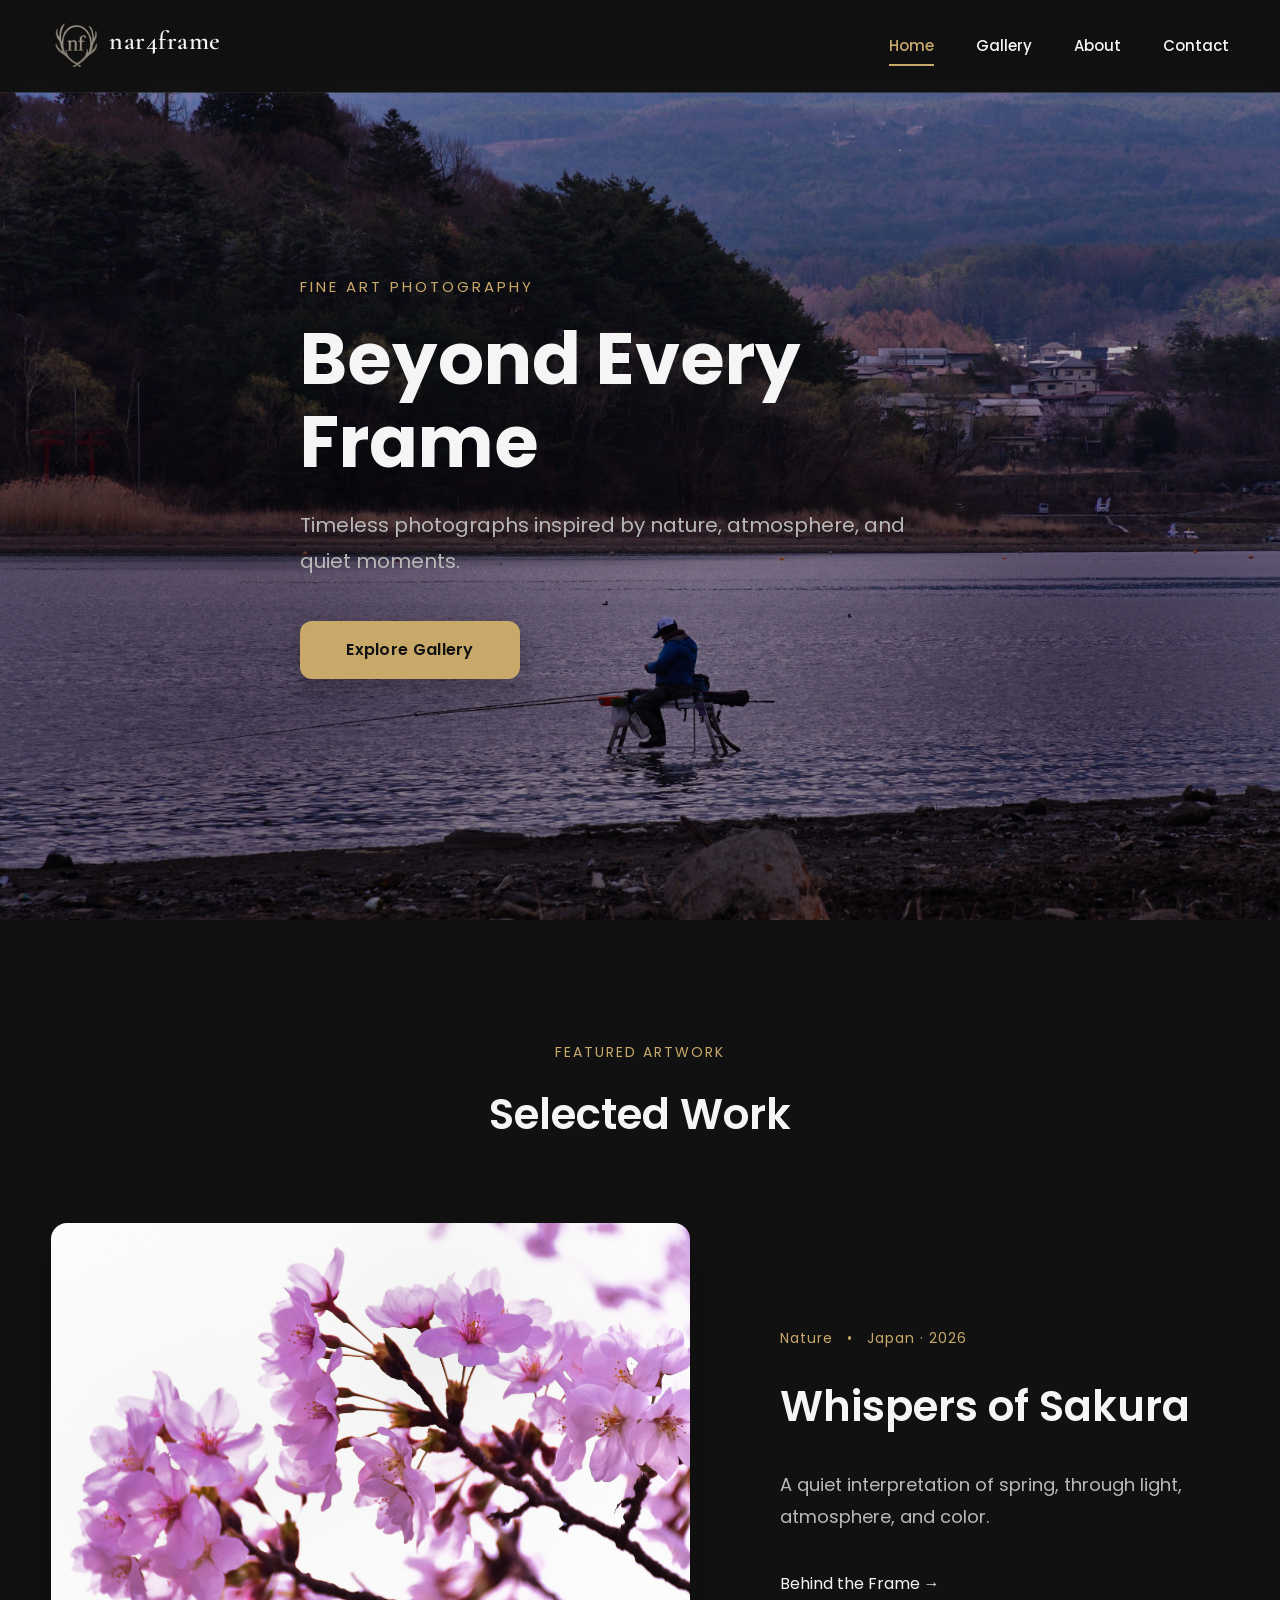
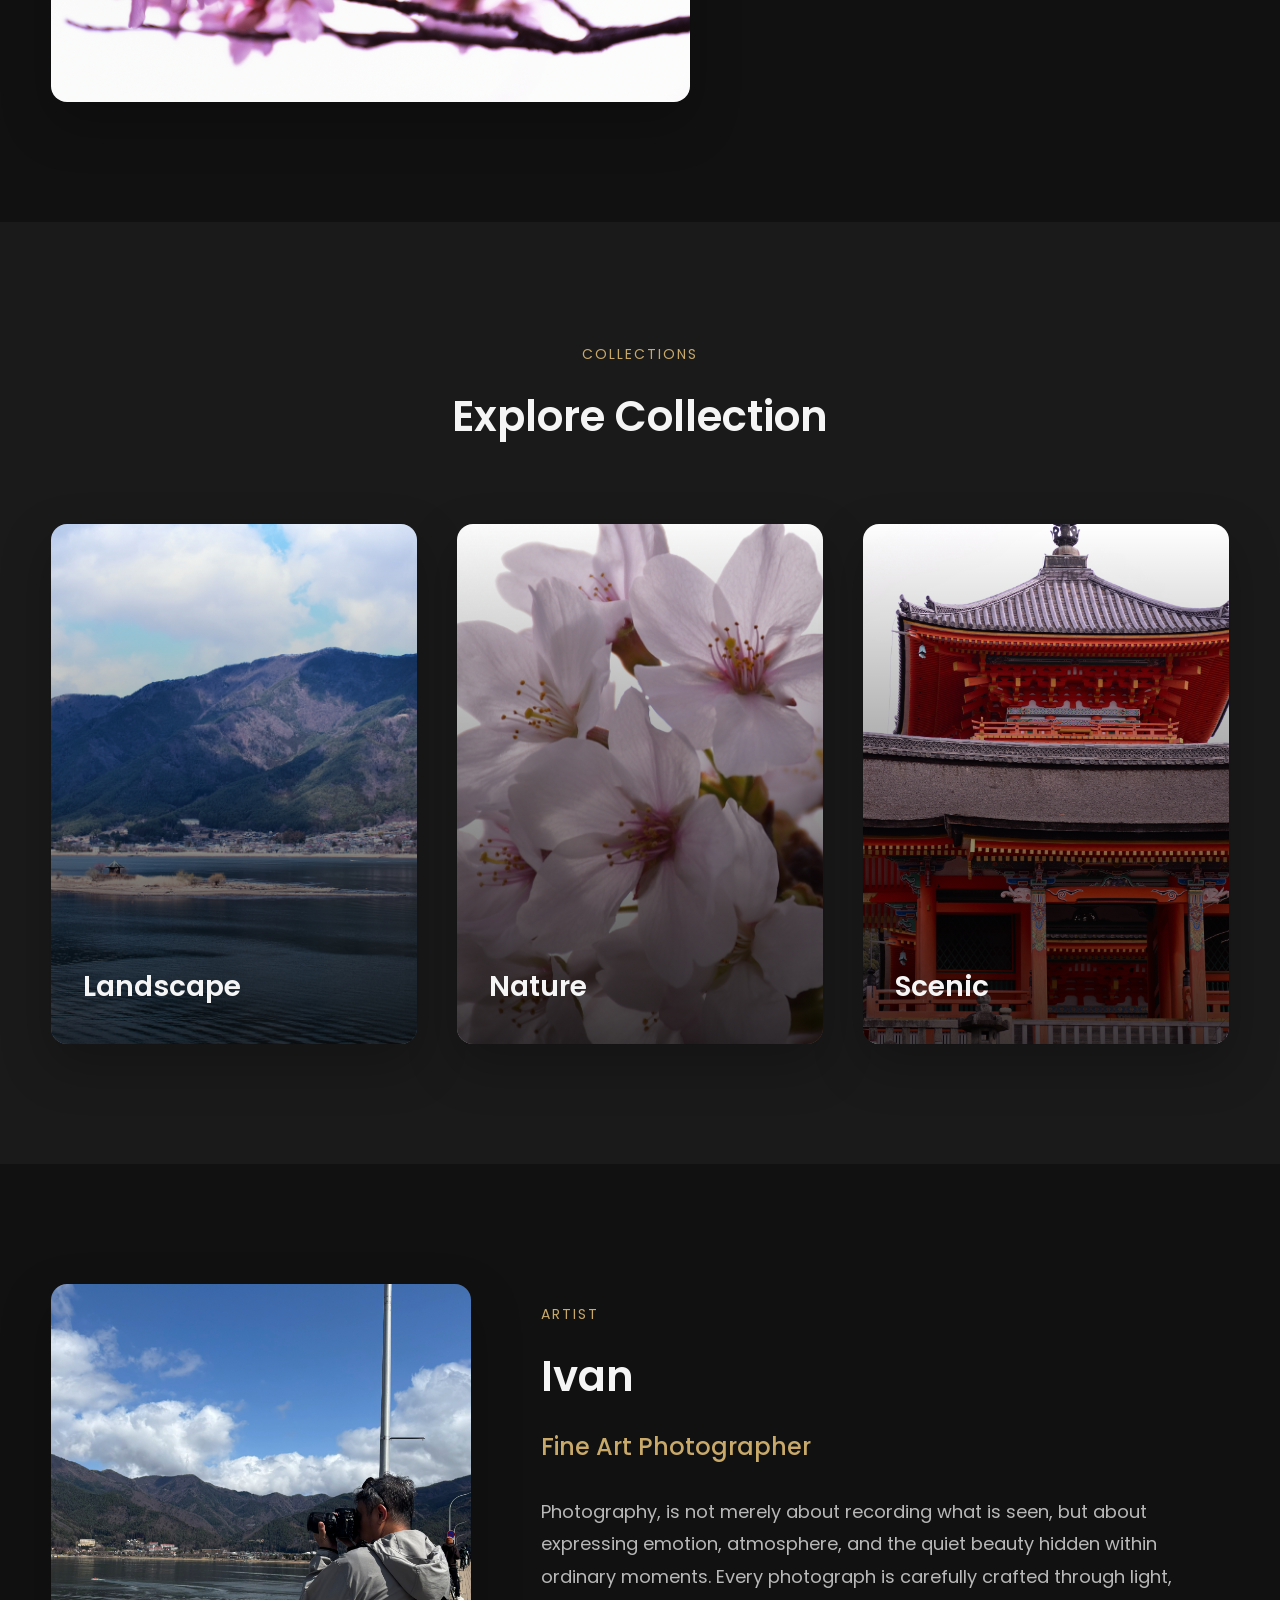
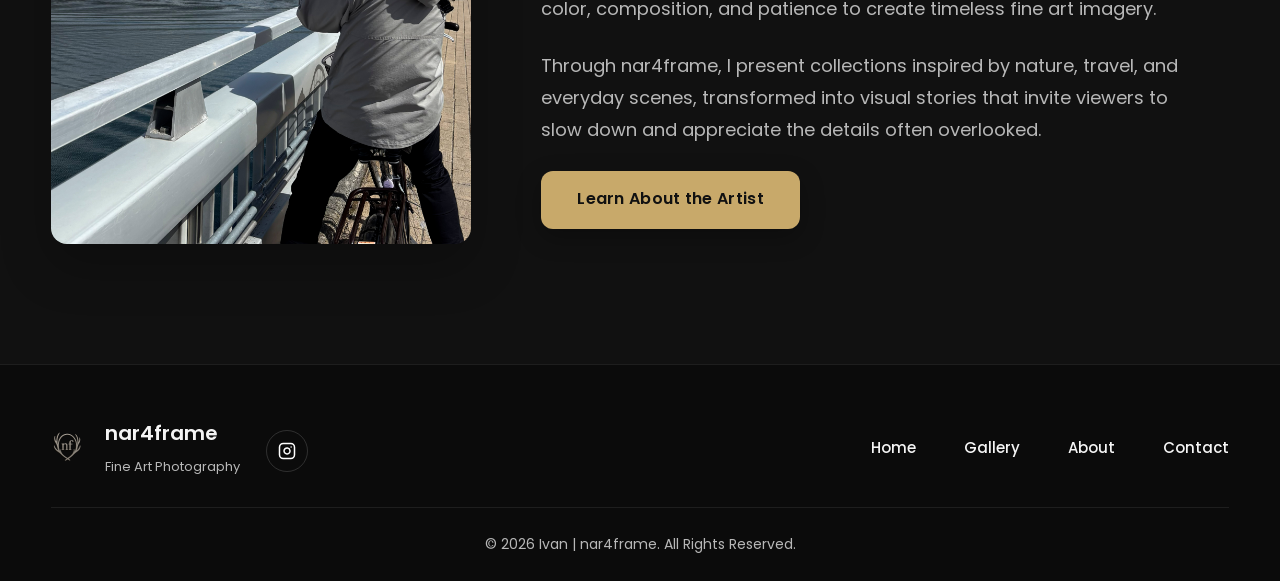
==== index.html @ 3e453a4e "Initial commit" ====
<!DOCTYPE html>
<html lang="en">

<head>

    <meta charset="UTF-8">

    <meta name="viewport" content="width=device-width, initial-scale=1.0">

    <title>nar4frame | Fine Art Photography</title>

    <meta name="description"
      content="Discover fine art landscape, nature, and scenic photography by nar4frame. Timeless visual stories inspired by light, atmosphere, and quiet moments.">

    <meta name="author"
      content="Ivan Setiawan">

    <meta name="robots"
      content="index, follow">

    <meta name="theme-color"
      content="#111111">
      
    <link rel="canonical"
      href="https://nar4frame.com/">



    <!-- Favicon -->
    <link rel="icon" href="favicon.ico" sizes="any">

    <link rel="icon"
      type="image/png"
      sizes="32x32"
      href="favicon-32x32.png">

    <link rel="icon"
      type="image/png"
      sizes="16x16"
      href="favicon-16x16.png">

    <link rel="apple-touch-icon"
      sizes="180x180"
      href="apple-touch-icon.png">

    <link rel="manifest"
      href="site.webmanifest">


    <meta property="og:type"
      content="website">

    <meta property="og:title"
      content="nar4frame | Fine Art Photography">

    <meta property="og:description"
      content="Discover fine art landscape, nature, and scenic photography by nar4frame.">

    <meta property="og:url"
      content="https://nar4frame.com/">

    <meta property="og:site_name"
      content="nar4frame">

    <meta property="og:image"
      content="https://nar4frame.com/images/og-image.jpg">

    <meta property="og:image:width"
        content="1200">

    <meta property="og:image:height"
        content="630">

    <meta property="og:image:type"
        content="image/jpeg">

    <meta name="twitter:card"
      content="summary_large_image">

    <meta name="twitter:title"
      content="nar4frame | Fine Art Photography">

    <meta name="twitter:description"
      content="Discover fine art landscape, nature, and scenic photography by nar4frame.">

    <meta name="twitter:image"
      content="https://nar4frame.com/images/og-image.jpg">

    <meta name="twitter:image:alt"
      content="Fine Art Photography by nar4frame"> 

    <meta property="og:locale"
      content="en_US">

    <link rel="preconnect" href="https://fonts.googleapis.com">

    <link rel="preconnect" href="https://fonts.gstatic.com" crossorigin>

    <link href="https://fonts.googleapis.com/css2?family=Poppins:wght@300;400;500;600;700&display=swap"
        rel="stylesheet">

    <link href="https://fonts.googleapis.com/css2?family=Cormorant+Garamond:wght@500;600&display=swap"
      rel="stylesheet">

    <link rel="stylesheet" href="css/style.css">

    <link rel="stylesheet"
      href="https://cdn.jsdelivr.net/npm/bootstrap-icons@1.13.1/font/bootstrap-icons.min.css">


</head>

<body>

    <div id="header"></div>

    <main>

        <section id="hero">

            <div class="hero-image">

                <img src="images/hero.jpg"
                     alt="Hero Image">

            </div>

            <div class="hero-overlay"></div>

            <div class="hero-content container">

                <span class="hero-label">

                    Fine Art Photography

                </span>

                <h1>

                    Beyond Every Frame

                </h1>

                <p>

                    Timeless photographs inspired by
                    nature, atmosphere, and quiet moments.

                </p>

                <a href="gallery.html"
                   class="btn">

                    Explore Gallery

                </a>

            </div>

        </section>


<!-- ===================================================
     FEATURED ARTWORK
=================================================== -->

<section id="featured">

    <div class="container">

        <div class="section-heading">

            <span>Featured Artwork</span>

            <h2>Selected Work</h2>

        </div>

        <article class="featured-card">

            <div class="featured-image">

                <img src="images/featured.jpg"
                     alt="Whispers of Sakura">

            </div>

            <div class="featured-info">

                <div class="featured-meta">

                    <span class="category">

                        Nature

                    </span>

                    <span class="dot">•</span>

                    <span class="location">

                        Japan · 2026

                    </span>

                </div>

                <h3>

                    Whispers of Sakura

                </h3>

                <p>

                    A quiet interpretation of spring,
                    through light, atmosphere,
                    and color.

                </p>

                <a href="artwork.html?id=nature-001" class="btn-link">
                    Behind the Frame →
                </a>

            </div>

        </article>

    </div>

</section>

<!-- ===================================================
     COLLECTIONS
=================================================== -->

<section id="collections">

    <div class="container">

        <div class="section-heading">

            <span>Collections</span>

            <h2>Explore Collection</h2>

        </div>

        <div class="collection-grid">

            <a href="gallery.html?category=landscape"
               class="collection-card">

                <img src="images/landscape.jpg"
                     alt="Landscape">

                <div class="collection-overlay">

                    <h3>Landscape</h3>

                </div>

            </a>

            <a href="gallery.html?category=nature"
               class="collection-card">

                <img src="images/nature.jpg"
                     alt="Nature">

                <div class="collection-overlay">

                    <h3>Nature</h3>

                </div>

            </a>

            <a href="gallery.html?category=scenic"
               class="collection-card">

                <img src="images/scenic.jpg"
                     alt="Scenic">

                <div class="collection-overlay">

                    <h3>Scenic</h3>

                </div>

            </a>

        </div>

    </div>

</section>

<!-- ===================================================
     ARTIST STATEMENT
=================================================== -->

<section id="artist">

    <div class="container">

        <div class="artist-wrapper">

            <div class="artist-photo">

                <img src="images/ivan-setiawan.jpg"
                     alt="Ivan Setiawan">

            </div>

            <div class="artist-content">

                <span class="section-label">

                    Artist

                </span>

                <h2>

                    Ivan

                </h2>

                <h3>

                    Fine Art Photographer

                </h3>

                <p>

                    Photography, is not merely about recording what is seen,
                    but about expressing emotion, atmosphere, and the quiet beauty
                    hidden within ordinary moments. Every photograph is carefully
                    crafted through light, color, composition, and patience to create
                    timeless fine art imagery.

                </p>

                <p>

                    Through nar4frame, I present collections inspired by nature,
                    travel, and everyday scenes, transformed into visual stories
                    that invite viewers to slow down and appreciate the details
                    often overlooked.

                </p>

                <a
                    href="about.html"
                    class="btn"
                    aria-label="Read more about the artist Ivan Setiawan">
                    Learn About the Artist
                </a>

            </div>

        </div>

    </div>

</section>

<!-- ===================================================
     FOOTER
=================================================== -->





    </main>

    <div id="footer"></div>

    <script src="js/components.js"></script>
    <script src="js/script.js"></script>

</body>

</html>
---- css/style.css ----
/* ======================================================
   RESET
====================================================== */

*,
*::before,
*::after{
    margin:0;
    padding:0;
    box-sizing:border-box;
}

html{
    scroll-behavior:smooth;
}

body{
    font-family:'Poppins',sans-serif;
    background:#111111;
    color:#F5F5F5;
    line-height:1.8;
    overflow-x:hidden;
}

main{

    padding-top:92px;

}

img{
    display:block;
    width:100%;
    height:auto;
}

a{
    color:inherit;
    text-decoration:none;
}

ul{
    list-style:none;
}

button,
input{
    font-family:inherit;
}


/* ======================================================
   ROOT
====================================================== */

:root{

    --bg:#111111;
    --bg-secondary:#1A1A1A;

    --text:#F5F5F5;
    --text-light:#B8B8B8;

    --gold:#C8A96A;

    --border:rgba(255,255,255,.08);

    --radius:16px;

    --shadow:0 20px 50px rgba(0,0,0,.25);

    --transition:.35s ease;

    --container:1280px;

}


/* ======================================================
   TYPOGRAPHY
====================================================== */

h1{

    font-size:72px;
    font-weight:700;
    line-height:1.15;

}

h2{

    font-size:42px;
    font-weight:600;
    margin-bottom:20px;

}

h3{

    font-size:24px;
    font-weight:600;

}

p{

    font-size:18px;
    color:var(--text-light);

}

.section-label{

    color:var(--gold);

    font-size:14px;

    letter-spacing:2px;

    text-transform:uppercase;

    margin-bottom:12px;

    display:inline-block;

}


/* ======================================================
   CONTAINER
====================================================== */

.container{

    width:min(92%, var(--container));

    margin-inline:auto;

}


/* ======================================================
   SECTION
====================================================== */

section{

    padding:120px 0;

}

.section-heading{

    text-align:center;

    margin-bottom:70px;

}

.section-heading span{

    color:var(--gold);

    letter-spacing:2px;

    text-transform:uppercase;

    font-size:14px;

    display:block;

    margin-bottom:12px;

}


/* ======================================================
   BUTTON
====================================================== */

.btn{

    display:inline-flex;

    align-items:center;

    justify-content:center;

    min-width:220px;

    height:58px;

    padding:0 36px;

    border-radius:12px;

    background:var(--gold);

    color:#111111;

    font-weight:600;

    letter-spacing:.3px;

    box-shadow:
        0 8px 24px rgba(0,0,0,.28);

    transition:
        transform .25s ease,
        box-shadow .25s ease,
        background-color .25s ease;

}

.btn:hover{

    transform:translateY(-2px);

    box-shadow:
        0 14px 34px rgba(0,0,0,.35);

    filter:brightness(1.03);

}

.text-link{

    color:var(--gold);

    font-weight:600;

    transition:var(--transition);

}

.text-link:hover{

    opacity:.8;

}

.btn:active{

    transform:translateY(0);

    box-shadow:
        0 6px 16px rgba(0,0,0,.25);

}

/* ======================================================
   HEADER
====================================================== */

header{

    position:fixed;

    top:0;

    left:0;

    width:100%;

    z-index:1000;

    background:rgba(17,17,17,.30);

    backdrop-filter:blur(16px);

    border-bottom:1px solid rgba(255,255,255,.06);

    padding:1px 0;

}

header .container{

    height:90px;

    display:flex;

    align-items:center;

    justify-content:space-between;

    gap:40px;

}

/* ======================================================
   HERO
====================================================== */

#hero{

    position:relative;

    height:92vh;

    min-height:650px;

    overflow:hidden;

    padding:0;

}

.hero-image{

    position:absolute;

    inset:0;

}

.hero-image img{

    width:100%;

    height:100%;

    object-fit:cover;

}

.hero-overlay{

    position:absolute;

    inset:0;

    background:linear-gradient(
        rgba(0,0,0,.18),
        rgba(0,0,0,.42)
    );

}

.hero-content{

    position:relative;

    z-index:2;

    height:100%;

    display:flex;

    flex-direction:column;

    justify-content:center;

    align-items:flex-start;

    max-width:680px;

    top:-30px;

}

.hero-label{

    color:var(--gold);

    letter-spacing:3px;

    text-transform:uppercase;

    font-size:15px;

    margin-bottom:18px;

}

.hero-content h1{

    margin-bottom:24px;

}

.hero-content p{

    max-width:620px;

    margin-bottom:42px;

    font-size:20px;

}

/* ======================================================
   FEATURED
====================================================== */

#featured{

    background:var(--bg);

}

.featured-card{

    display:grid;

    grid-template-columns:1.35fr .95fr;

    gap:90px;

    align-items:center;

}

.featured-image{

    overflow:hidden;

    border-radius:var(--radius);

    box-shadow:var(--shadow);

}

.featured-image img{

    transition:.8s;

}

.featured-image:hover img{

    transform:scale(1.02);

}

.featured-meta{

    display:flex;

    align-items:center;

    gap:14px;

    margin-bottom:18px;

    color:var(--gold);

    font-size:14px;

    letter-spacing:1px;

}

.featured-info h3{

    font-size:42px;

    margin-bottom:24px;

}

.featured-info p{

    margin-bottom:36px;

    max-width:520px;

}

/* ======================================================
   COLLECTIONS
====================================================== */

#collections{

    background:var(--bg-secondary);

}

.collection-grid{

    display:grid;

    grid-template-columns:repeat(3,1fr);

    gap:40px;

}

.collection-card{

    position:relative;

    overflow:hidden;

    border-radius:16px;

    box-shadow:var(--shadow);

    transition:transform .35s ease;

}

.collection-card:hover{

    transform:translateY(-5px);

}

.collection-card img{

    height:520px;

    object-fit:cover;

    transition:1s;

}

.collection-card:hover img{

    transform:scale(1.08);

}

.collection-overlay{

    position:absolute;

    inset:0;

    background:linear-gradient(

        transparent,

        rgba(0,0,0,.75)

    );

    display:flex;

    align-items:flex-end;

    padding:32px;

}

.collection-overlay h3{

    font-size:28px;

}

/* ======================================================
   ARTIST
====================================================== */

.artist-wrapper{

    display:grid;

    grid-template-columns:420px 1fr;

    gap:70px;

    align-items:center;

}

.artist-photo{

    overflow:hidden;

    border-radius:16px;

    box-shadow:var(--shadow);

}

.artist-photo img{

    height:560px;

    object-fit:cover;

}

.artist-content h2{

    margin-bottom:10px;

}

.artist-content h3{

    color:var(--gold);

    margin-bottom:28px;

    font-weight:500;

}

.artist-content p{

    margin-bottom:24px;

    max-width:640px;

}

/* ======================================================
   FOOTER
====================================================== */

footer{

    background:#0B0B0B;

    border-top:1px solid rgba(255,255,255,.08);

    padding:50px 0 24px;

}

.footer-top{

    display:flex;

    justify-content:space-between;

    align-items:center;

    gap:40px;

    margin-bottom:24px;

}

.footer-brand{

    display:flex;

    align-items:center;

    gap:22px;

}

.footer-logo{

    display:inline-flex;

    align-items:center;

}

.footer-logo img{

    width:32px;

    height:32px;

    object-fit:contain;

    display:block;

}

.footer-text{

    display:flex;

    flex-direction:column;

    justify-content:center;

}

.footer-text h3{

    margin:0;

    font-size:20px;

    font-weight:600;

    color:var(--text);

}

.footer-text p{

    margin-top:4px;

    color:var(--text-light);

    font-size:13px;

}


/* ======================================================
   FOOTER SOCIAL
====================================================== */

.footer-social{

    margin-top:0px;

    margin-left:0px;

}

.footer-social a{

    width:42px;

    height:42px;

    display:flex;

    align-items:center;

    justify-content:center;

    border:1px solid rgba(255,255,255,.15);

    border-radius:50%;

    color:#ffffff;

    transition:.3s;

}

.footer-social a:hover{

    color:var(--gold);

    border-color:var(--gold);

}

.footer-social svg{

    width:20px;

    height:20px;

}

.footer-nav{

    display:flex;

    align-items:center;

    gap:48px;

}

.footer-nav a{

    color:var(--text);

    font-size:15px;

    font-weight:500;

    transition:.3s;

}

.footer-nav a:hover{

    color:var(--gold);

}

.footer-bottom{

    margin-top:28px;

    padding-top:24px;

    border-top:1px solid rgba(255,255,255,.08);

    text-align:center;

}

.footer-bottom p{

    margin:0;

    font-size:14px;

    color:var(--text-light);

}

/* ======================================================
   LOGO
====================================================== */

.logo{

    display:flex;

    align-items:center;

    gap:8px;

}

.logo img{

    height:50px;

    width:auto;

}

.logo span{

    font-family:"Cormorant Garamond", serif;

    font-size:34px;

    font-weight:600;

    color:#F5F5F5;

    line-height:1;

    letter-spacing:.3px;

}

.logo span{

    color:var(--text);

    font-size:26px;

    font-weight:600;

    letter-spacing:.5px;

    position:relative;

    top:-5px;

}


/* ======================================================
   NAVIGATION
====================================================== */

nav ul{

    display:flex;

    align-items:center;

    gap:42px;

}

nav ul li{

    position:relative;

}

nav ul li a{

    color:var(--text);

    font-size:15px;

    font-weight:500;

    transition:var(--transition);

    padding:8px 0;

}


/* Hover */

nav ul li a:hover{

    color:var(--gold);

}


/* Active Menu */

nav ul li a.active{

    color:var(--gold);
    color:var(--gold) !important;

}


/* Underline Animation */

nav ul li a::after{

    content:"";

    position:absolute;

    left:0;

    bottom:-6px;

    width:0;

    height:2px;

    background:var(--gold);

    transition:var(--transition);

}

nav ul li a:hover::after,

nav ul li a.active::after{

    width:100%;

}

/* ======================================================
   ARTWORK
====================================================== */

#artwork-info{

    padding:70px 0;

}

#artwork-info .container{

    max-width:1200px;

}

#artwork-info h1 {

    font-size: clamp(38px, 3.6vw, 54px);
    font-weight: 700;
    line-height: 1.15;

    margin: 18px 0 16px;

}

.artwork-meta {

    display: flex;
    flex-direction: column;
    align-items: center;

    gap: 6px;

    margin: 18px 0 50px;

    color: var(--text-light);

    font-size: 15px;

}

.artwork-meta p {

    margin: 0;

}

.artist-note{

    max-width:760px;

}

.artist-note h2{

    margin-bottom:18px;

}

.artist-note p{

    line-height:1.9;

}

/* ======================================================
   ARTWORK NAVIGATION
   LOCK v1.0
====================================================== */

#artwork-navigation{

    padding:60px 0;

}

.art-nav{

    display:flex;
    justify-content:center;
    align-items:center;
    gap:18px;
    flex-wrap:wrap;

}

.art-nav{

    display:flex;
    justify-content:center;
    align-items:center;
    gap:24px;

}

.art-nav a{

    position:relative;

}

.art-nav a:not(:last-child)::after{

    content:"|";
    margin-left:24px;
    color:#555;

}

.art-nav a{

    color:var(--gold);
    font-size:16px;
    font-weight:500;
    transition:var(--transition);

}

.art-nav a:hover{

    opacity:.8;

}

.art-nav .divider{

    color:rgba(255,255,255,.25);
    font-size:18px;

}

/* ======================================================
   ARTWORK HERO
====================================================== */

#artwork-hero{

    padding:60px 0 20px;

}

.artwork-image{

    max-width:1200px;

    margin:0 auto;

}

.artwork-image img{

    width:100%;

    aspect-ratio:16/10;

    object-fit:cover;

    border-radius:16px;

    box-shadow:var(--shadow);

}

/* ======================================================
   RELATED WORKS
   LOCK v1.0
====================================================== */

#related-works .gallery-item{

    display:block;

    transition:var(--transition);

}

#related-works .gallery-item h3{

    margin-top:16px;

    font-size:18px;

    font-weight:500;

    color:var(--text);

    line-height:1.4;

    text-align:left;

    transition:var(--transition);

}

#related-works .gallery-item:hover h3{

    color:var(--gold);

}

/* ===================================================
   ABOUT
=================================================== */

#about-hero{

    padding:120px 0 80px;

}

#about-hero .section-heading{

    text-align:center;

}

#about-hero h1{

    font-size:50px;

    margin:16px 0 8px;

}

#about-hero p{

    color:var(--text-light);

    font-size:20px;

}

/* ========================= */

#about-artist{

    padding:60px 0 100px;

}

/* ========================= */

#about-philosophy{

    padding:80px 0;

}

#about-philosophy .container{

    max-width:900px;

}

#about-philosophy p{

    line-height:2;

    color:var(--text-light);

    margin-bottom:24px;

}

/* ========================= */

#about-specializations{

    padding:100px 0;

}

#about-specializations ul{

    max-width:900px;

    margin:50px auto 0;

    list-style:none;

    padding:0;

    display:grid;

    grid-template-columns:repeat(3,1fr);

    gap:30px;

    text-align:center;

}

#about-specializations li{

    padding:36px 28px;

    background:var(--bg-secondary);

    border:1px solid var(--border);

    border-radius:18px;

    min-height:150px;

    display:flex;

    flex-direction:column;

    justify-content:center;

    transition:var(--transition);

    line-height:1.8;

}

#about-specializations li strong{

    display:block;

    color:var(--gold);

    font-size:24px;

    font-weight:600;

    margin-bottom:12px;

}

#about-specializations li:hover{

    transform:translateY(-4px);

    border-color:var(--gold);

}


/* ========================= */

#about-equipment{

    padding:100px 0;

}

#about-equipment .container{

    max-width:900px;

}

#about-equipment .equipment-grid{

    display:grid;

    grid-template-columns:260px 1fr;

    gap:70px;

    align-items:start;

    margin-top:50px;

}

#about-equipment h3{

    color:var(--text);

    font-size:22px;

    margin-bottom:14px;

}

.equipment-item h3 + p + h3 {

    margin-top: 24px;

}

#about-equipment p{

    color:var(--text-light);

    margin-bottom:12px;

    line-height:1.8;

}

#about-equipment p{

    margin-bottom:14px;

    color:var(--text-light);

}


/* ========================= */

#about-contact{

    padding:100px 0 120px;

    text-align:center;

}

.contact-email{

    display:inline-flex;
    align-items:center;
    justify-content:center;
    gap:12px;

    margin-top:36px;

    font-size:20px;
    font-weight:500;

    color:var(--text);

}

.contact-email i{

    color:var(--gold);
    font-size:20px;

}

/* ===================================================
   CONTACT HERO
=================================================== */

#contact-hero{

    padding:140px 0 90px;

}

#contact-hero .container{

    max-width:900px;

}

#contact-hero .section-heading{

    margin-bottom:0;

    text-align:center;

}

#contact-hero span{

    display:block;

    color:var(--gold);

    font-size:14px;

    letter-spacing:3px;

    text-transform:uppercase;

    margin-bottom:18px;

}

#contact-hero h1{

    font-size:72px;

    line-height:1.1;

    margin-bottom:18px;

}

#contact-hero p{

    font-size:22px;

    color:var(--text-light);

}

#contact-hero strong{

    color:var(--text);

    font-weight:600;

}

/* ===================================================
   CONTACT MESSAGE
=================================================== */

#contact-message{

    padding:10px 0 90px;

}

#contact-message .container{

    max-width:900px;

}

.contact-content{

    text-align:center;

}

.contact-content p{

    max-width:640px;

    margin:0 auto 26px;

    color:var(--text-light);

    line-height:1.95;

    font-size:20px;

}

.contact-content p:first-child{

    max-width:680px;

    font-size:36px;

    line-height:1.4;

    color:var(--text);

    font-weight:500;

    margin-bottom:36px;

}


/* ===================================================
   CONTACT DETAILS
=================================================== */

#contact-details{

    padding:10px 0 100px;

}

.contact-grid{

    display:grid;

    grid-template-columns:repeat(2,1fr);

    gap:80px;

    max-width:900px;

    margin:0 auto;

    text-align:center;

}

.contact-item span{

    display:block;

    color:var(--gold);

    text-transform:uppercase;

    letter-spacing:2px;

    font-size:13px;

    margin-bottom:18px;

}

.contact-item a{

    color:var(--text);

    font-size:24px;

    font-weight:500;

    transition:var(--transition);

}

.contact-item a:hover{

    color:var(--gold);

}

/* ===================================================
   CONTACT CLOSING
=================================================== */

#contact-closing{

    padding:90px 0 220px;

}

#contact-closing p{

    position:relative;

    display:inline-block;

    left:50%;

    transform:translateX(-50%);

    text-align:center;

    font-size:34px;

    font-family:"Cormorant Garamond", serif;

    color:var(--gold);

    letter-spacing:.5px;

    padding-top:36px;

}

#contact-closing p::before{

    content:"";

    position:absolute;

    top:0;

    left:50%;

    transform:translateX(-50%);

    width:90px;

    height:1px;

    background:rgba(200,169,106,.35);

}


/* ======================================================
   RESPONSIVE
====================================================== */

@media(max-width:992px){

    h1{

        font-size:56px;

    }

    .featured-card{

        grid-template-columns:1fr;

    }

    .artist-wrapper{

        grid-template-columns:1fr;

    }

    .collection-grid{

        grid-template-columns:1fr;

    }

    .artist-photo{

        max-width:450px;

        margin:auto;

    }

}

@media(max-width:768px){

    header .container{

        height:80px;

    }

    nav ul{

        gap:20px;

    }

    h1{

        font-size:42px;

    }

    h2{

        font-size:34px;

    }

    p{

        font-size:16px;

    }

    section{

        padding:80px 0;

    }

    .hero-content{

        text-align:center;

        align-items:center;

        justify-content:center;

    }

    .featured-info{

        text-align:center;

    }

    .artist-content{

        text-align:center;

    }

}

@media(max-width:576px){

    .hero-content h1{

        font-size:34px;

    }

    .collection-card img{

        height:380px;

    }

}

/* ===========================
   Footer Social
=========================== */

.footer-social{
    display:flex;
    align-items:center;
    gap:12px;
    margin-top:8px;
    padding-left:4px;
}

.footer-social a{
    width:42px;
    height:42px;
    display:flex;
    justify-content:center;
    align-items:center;
    border:1px solid rgba(255,255,255,.15);
    border-radius:50%;
    color:#ffffff;
    text-decoration:none;
    transition:.3s;
}

.footer-social a:hover{
    color:#c8a96a;
    border-color:#c8a96a;
    transform:translateY(-2px);
}

.footer-social svg{
    width:18px;
    height:18px;

}

/* ===================================================
   GALLERY HERO
=================================================== */

#gallery-hero{

    padding:120px 0 70px;

}

#gallery-hero .container{

    max-width:1200px;

}

#gallery-hero h1{

    font-size:64px;

    line-height:1.1;

    margin:18px 0;

}

#gallery-hero p{

    max-width:700px;

    color:var(--text-light);

    font-size:20px;

    line-height:1.8;

}

/* ===================================================
   FILTER
=================================================== */

#gallery-filter{

    padding:10px 0 60px;

}

.filter-menu{

    display:flex;

    justify-content:center;

    gap:16px;

    flex-wrap:wrap;

}

.filter-menu button{

    padding:12px 26px;

    background:transparent;

    color:var(--text);

    border:1px solid rgba(255,255,255,.15);

    border-radius:999px;

    cursor:pointer;

    transition:.3s;

    font-family:inherit;

    font-size:15px;

}

.filter-menu button:hover,
.filter-menu button.active{

    background:var(--gold);

    color:#111111;

    border-color:var(--gold);

}


/* ===================================================
   GALLERY GRID
=================================================== */

#gallery-grid{

    padding:20px 0 80px;

}

.gallery-grid{

    display:grid;

    grid-template-columns:repeat(3,1fr);

    gap:30px;

}

.gallery-item{

    display:block;

    overflow:hidden;

    border-radius:18px;

    background:#161616;

}

.gallery-item img{

    width:100%;

    aspect-ratio:3/2;

    object-fit:cover;

    display:block;

    transition:transform .45s ease;

}

.gallery-item:hover img{

    transform:scale(1.05);

}

/* ===================================================
   LOAD MORE
=================================================== */

#load-more{

    padding-bottom:100px;

    text-align:center;

}

/* ===================================================
   RESPONSIVE
=================================================== */

@media(max-width:992px){

    .gallery-grid{

        grid-template-columns:repeat(2,1fr);

    }

}

@media(max-width:640px){

    #gallery-hero h1{

        font-size:42px;

    }

    .gallery-grid{

        grid-template-columns:1fr;

    }

}

/* ===================================================
   ARTWORK HERO
=================================================== */

#artwork-hero {
    padding: 140px 0 20px;
}

#artwork-hero img {
    display: block;
    width: 100%;
    height: auto;
    border-radius: 10px;
}

/* ===================================================
   ARTWORK INFORMATION
=================================================== */

#artwork-info {
    padding-bottom: 30px;
}

#artwork-info .container {
    width: 100%;
    max-width: 1000px;
    margin: 0 auto;
    text-align: center;
}

#artwork-info h1 {
    margin: 16px 0;
}

.artwork-meta {
    display: flex;
    justify-content: center;
    align-items: center;
    flex-wrap: wrap;
    gap: 10px;
    margin-top: 18px;
    color: var(--text-light);
}

.meta-dot {
    opacity: .5;
}

/* ===================================================
   BEHIND THE FRAME
=================================================== */

#artist-story {
    padding: 70px 0 90px;
}

#artist-story .container {
    max-width: 760px;
    margin: 0 auto;
}

#artist-story h2 {
    text-align: center;
    margin-bottom: 40px;
}

#artwork-story {
    font-size: 1.05rem;
    line-height: 2;
    color: var(--text-light);

    text-align: center;
}



/* ===================================================
   ARTWORK NAVIGATION
=================================================== */

#artwork-navigation {
    padding: 35px 0 50px;
}

.artwork-nav {
    display: flex;
    justify-content: space-between;
    align-items: center;
}

.artwork-nav a {
    color: var(--text-color);
    text-decoration: none;
    font-weight: 500;
    transition: color .3s ease;
}

.artwork-nav a:hover {
    color: var(--gold);
}

/* ===================================================
   RELATED ARTWORK
=================================================== */

#related-artwork {
    padding: 20px 0 80px;
}

#related-artwork h2 {
    margin: 12px 0 28px;
}

@media (max-width: 768px) {

    #artwork-hero {
        padding: 60px 0 30px;
    }

    #artist-note,
    #artwork-navigation,
    #related-artwork {
        padding-left: 20px;
        padding-right: 20px;
    }

    .artwork-nav {
        flex-direction: column;
        gap: 20px;
    }

}

/* ===================================================
   404 PAGE
=================================================== */

#error-404{

    display:flex;

    align-items:center;

    justify-content:center;

    text-align:center;

    padding:140px 0;

}

#error-404 .container{

    max-width:860px;

}

#error-404 h1{

    margin:18px 0 28px;

}

#error-404 p{

    max-width:520px;

    margin:0 auto 42px;

}
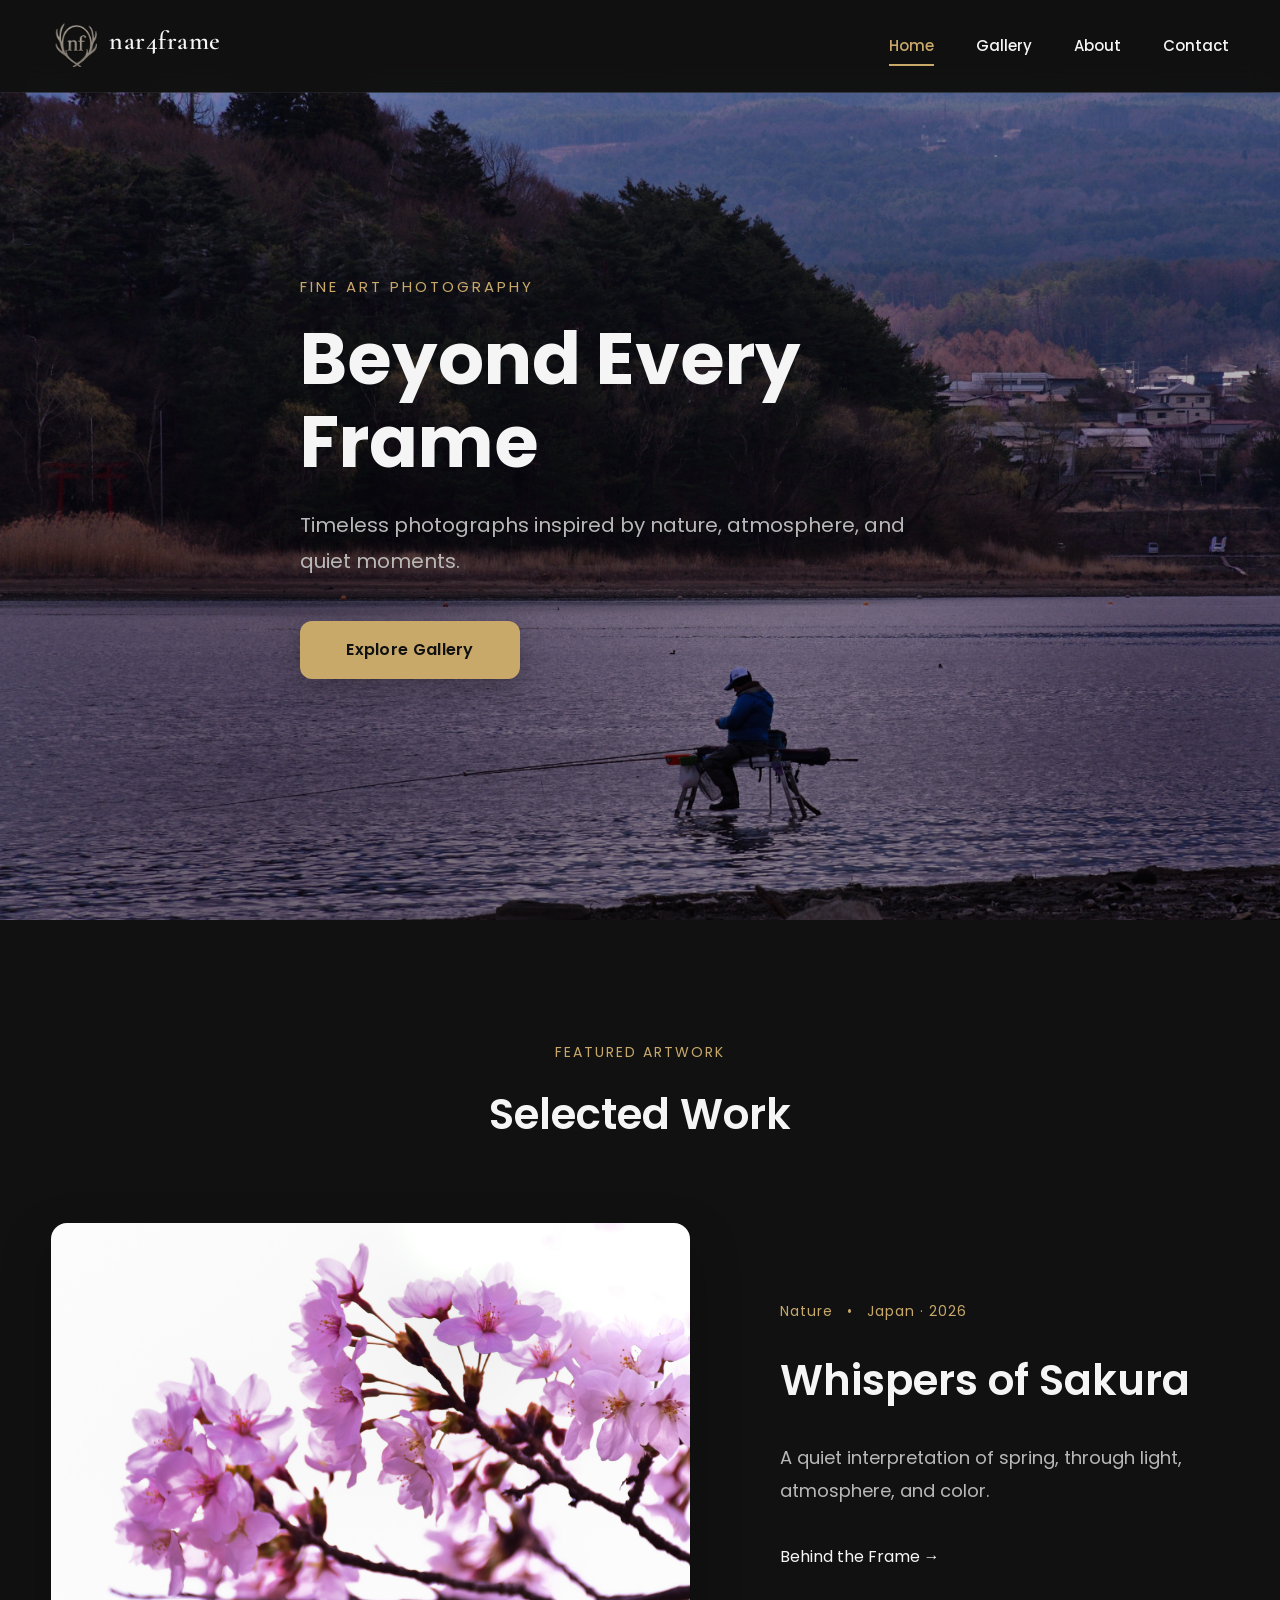
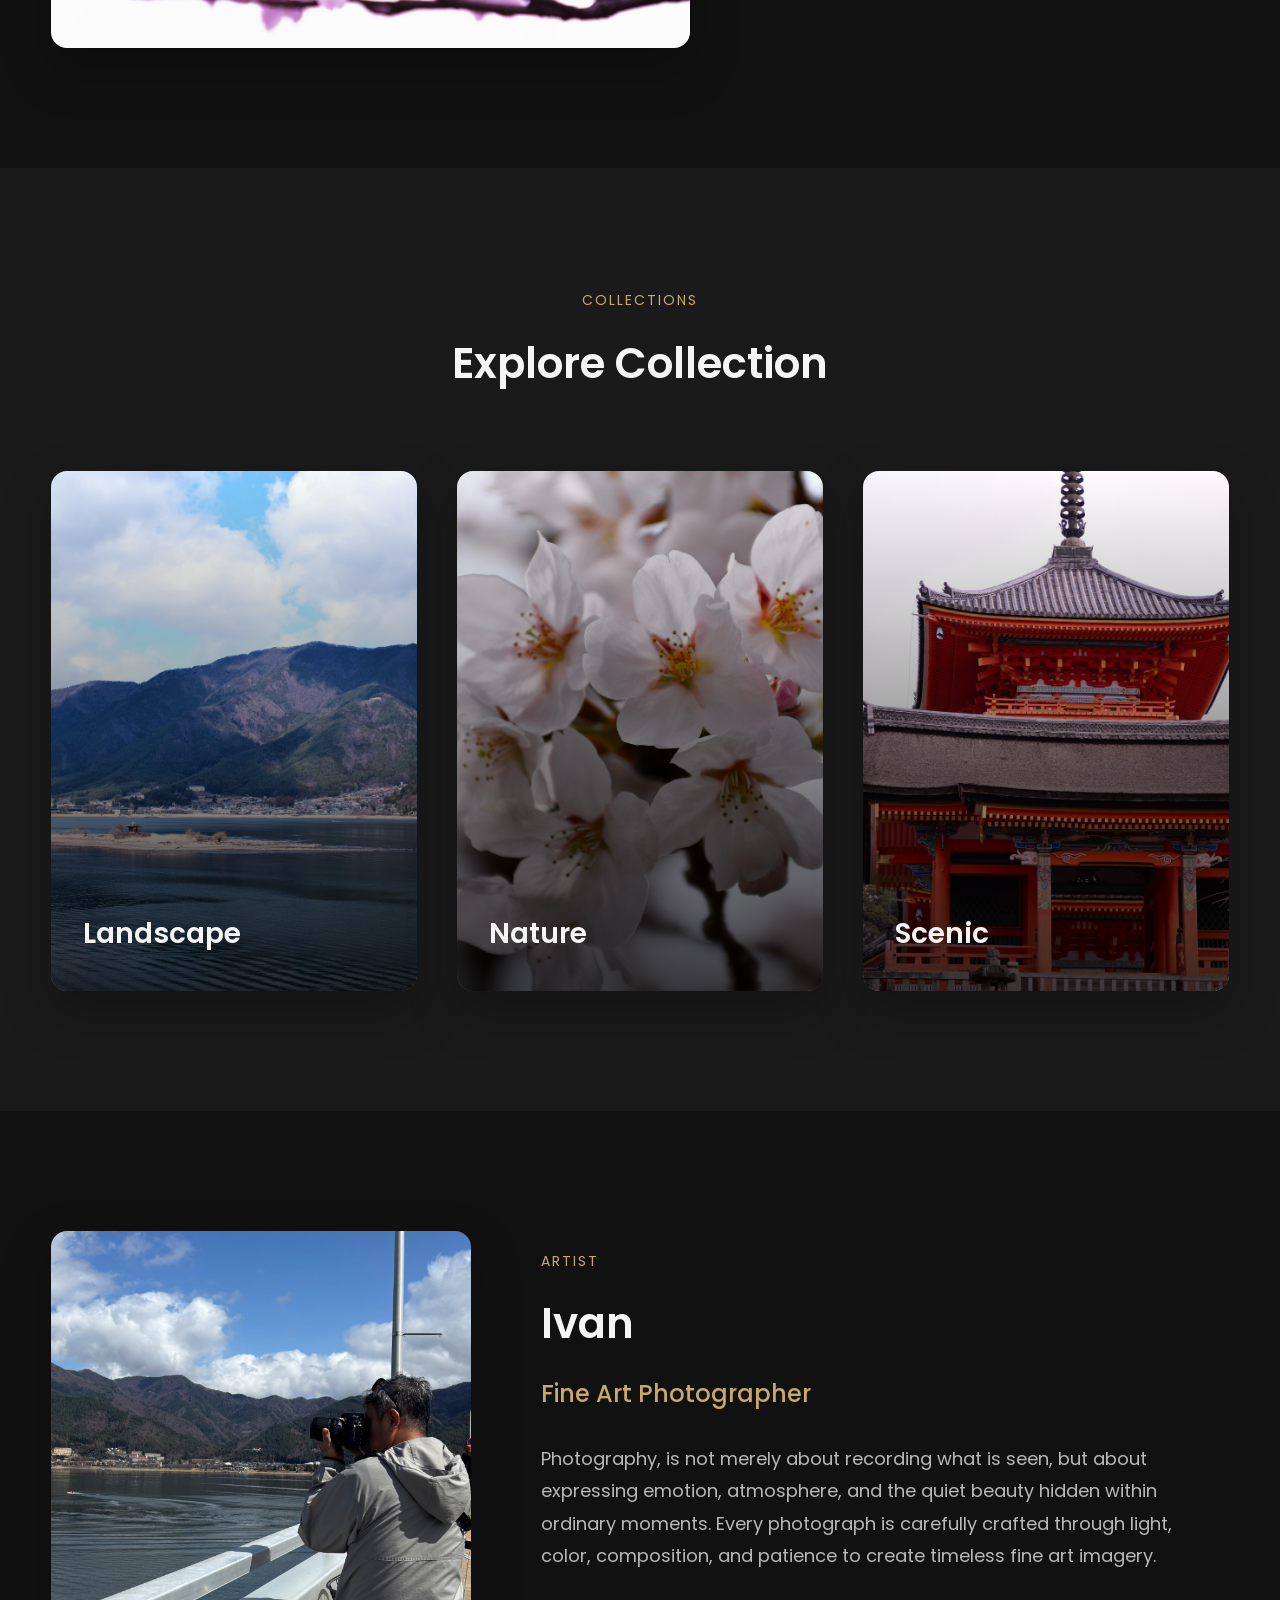
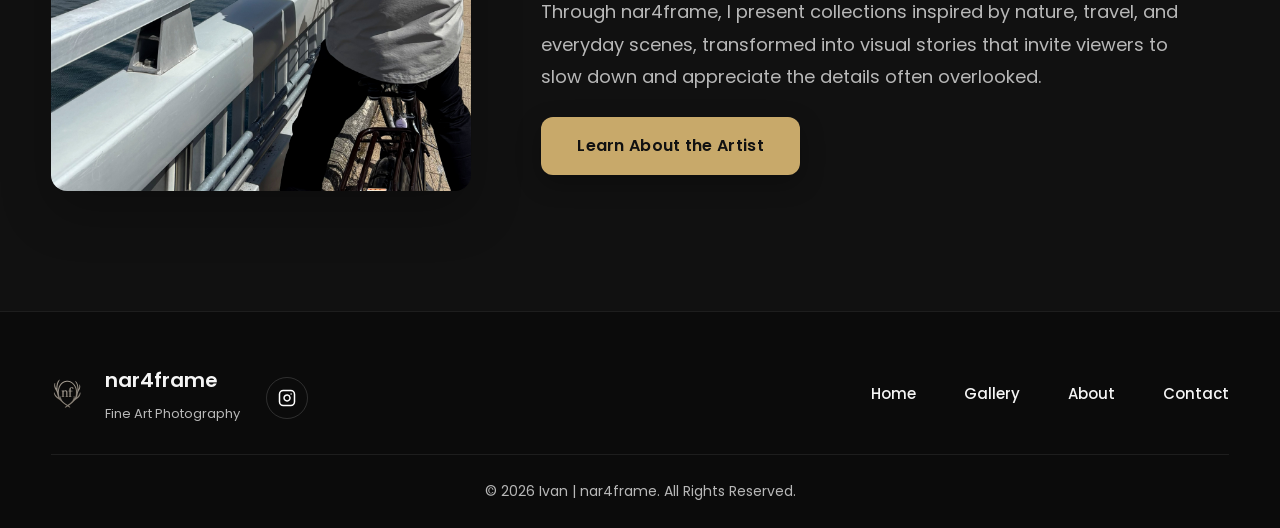
==== commit 372bf4df: "Release nar4frame v3.0" ====
--- a/index.html
+++ b/index.html
@@ -103,9 +103,6 @@
       rel="stylesheet">
 
     <link rel="stylesheet" href="css/style.css">
-
-    <link rel="stylesheet"
-      href="https://cdn.jsdelivr.net/npm/bootstrap-icons@1.13.1/font/bootstrap-icons.min.css">
 
 
 </head>
--- a/css/style.css
+++ b/css/style.css
@@ -1084,7 +1084,7 @@
 
 .artwork-image{
 
-    max-width:1200px;
+    max-width:1500px;
 
     margin:0 auto;
 
@@ -2124,5 +2124,136 @@
 
 }
 
-
-
+/* =====================================
+   LIKE BUTTON
+===================================== */
+
+.like-button{
+
+    background: transparent;
+
+    border: none;
+
+    color: #f5f5f5;
+
+    font: inherit;
+
+    cursor: pointer;
+
+    padding: 0;
+
+    transition: .3s;
+
+}
+
+.like-button:hover{
+
+    color: #ff5c5c;
+
+}
+
+/* ===================================================
+   MOBILE ARTWORK
+=================================================== */
+
+@media (max-width:768px){
+
+    #artwork-hero .container,
+    #artwork-info .container,
+    #artist-story .container,
+    #artwork-navigation .container,
+    #related-works .container{
+
+        width:100%;
+        max-width:560px;
+
+        margin:0 auto;
+
+        padding-left:24px;
+        padding-right:24px;
+
+    }
+
+    #artwork-info h1{
+
+        text-align:center;
+
+    }
+
+}
+
+
+/* ===================================================
+   HAMBURGER MENU
+=================================================== */
+
+.menu-toggle{
+
+    display:none;
+
+    background:none;
+
+    border:none;
+
+    color:var(--gold);
+
+    font-size:32px;
+
+    cursor:pointer;
+
+    z-index:1002;
+
+}
+
+@media (max-width:768px){
+
+    header .container{
+
+        position:relative;
+
+    }
+
+    .menu-toggle{
+
+        display:block;
+
+    }
+
+    #main-nav{
+
+        display:none;
+
+        position:absolute;
+
+        top:80px;
+        left:0;
+
+        width:100%;
+
+        background:#111111;
+
+        border-top:1px solid rgba(255,255,255,.08);
+
+        padding:20px 0;
+
+    }
+
+    #main-nav.active{
+
+        display:block;
+
+    }
+
+    #main-nav ul{
+
+        display:flex;
+
+        flex-direction:column;
+
+        align-items:center;
+
+        gap:20px;
+
+    }
+
+}
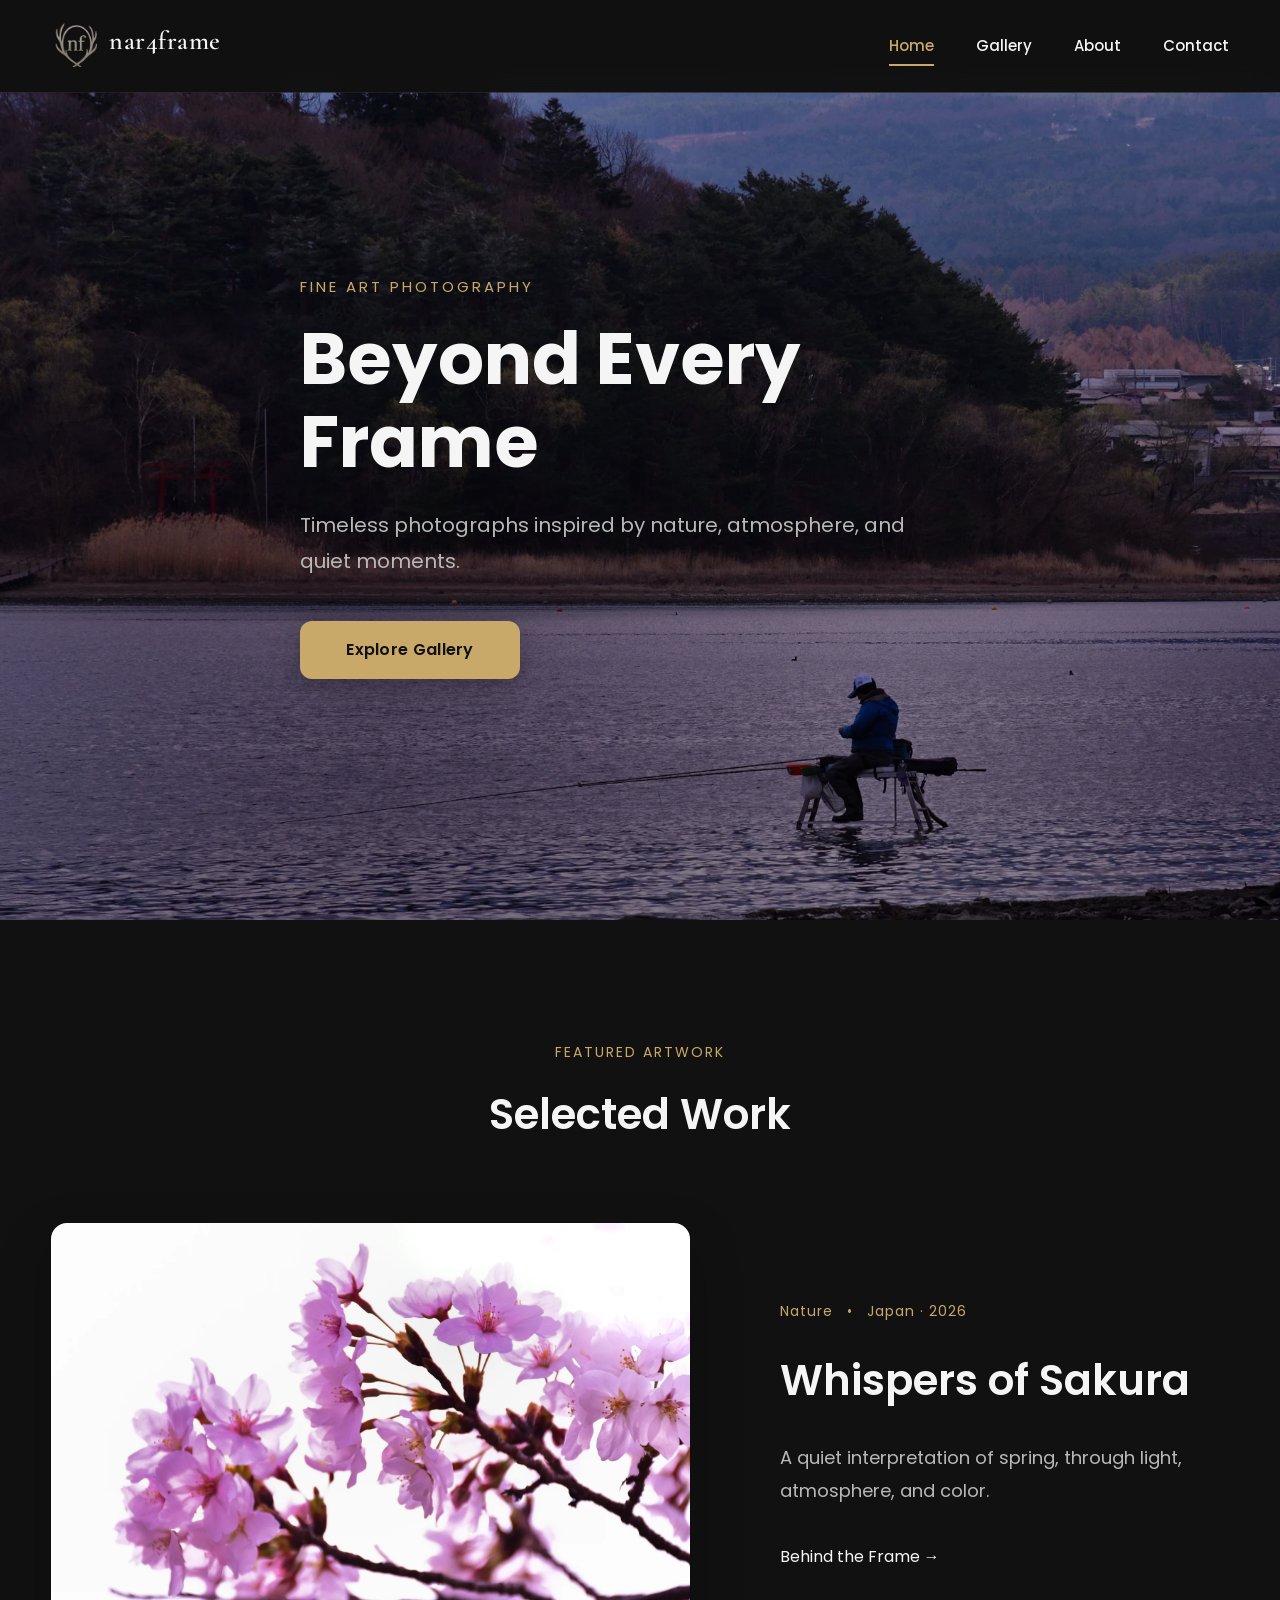
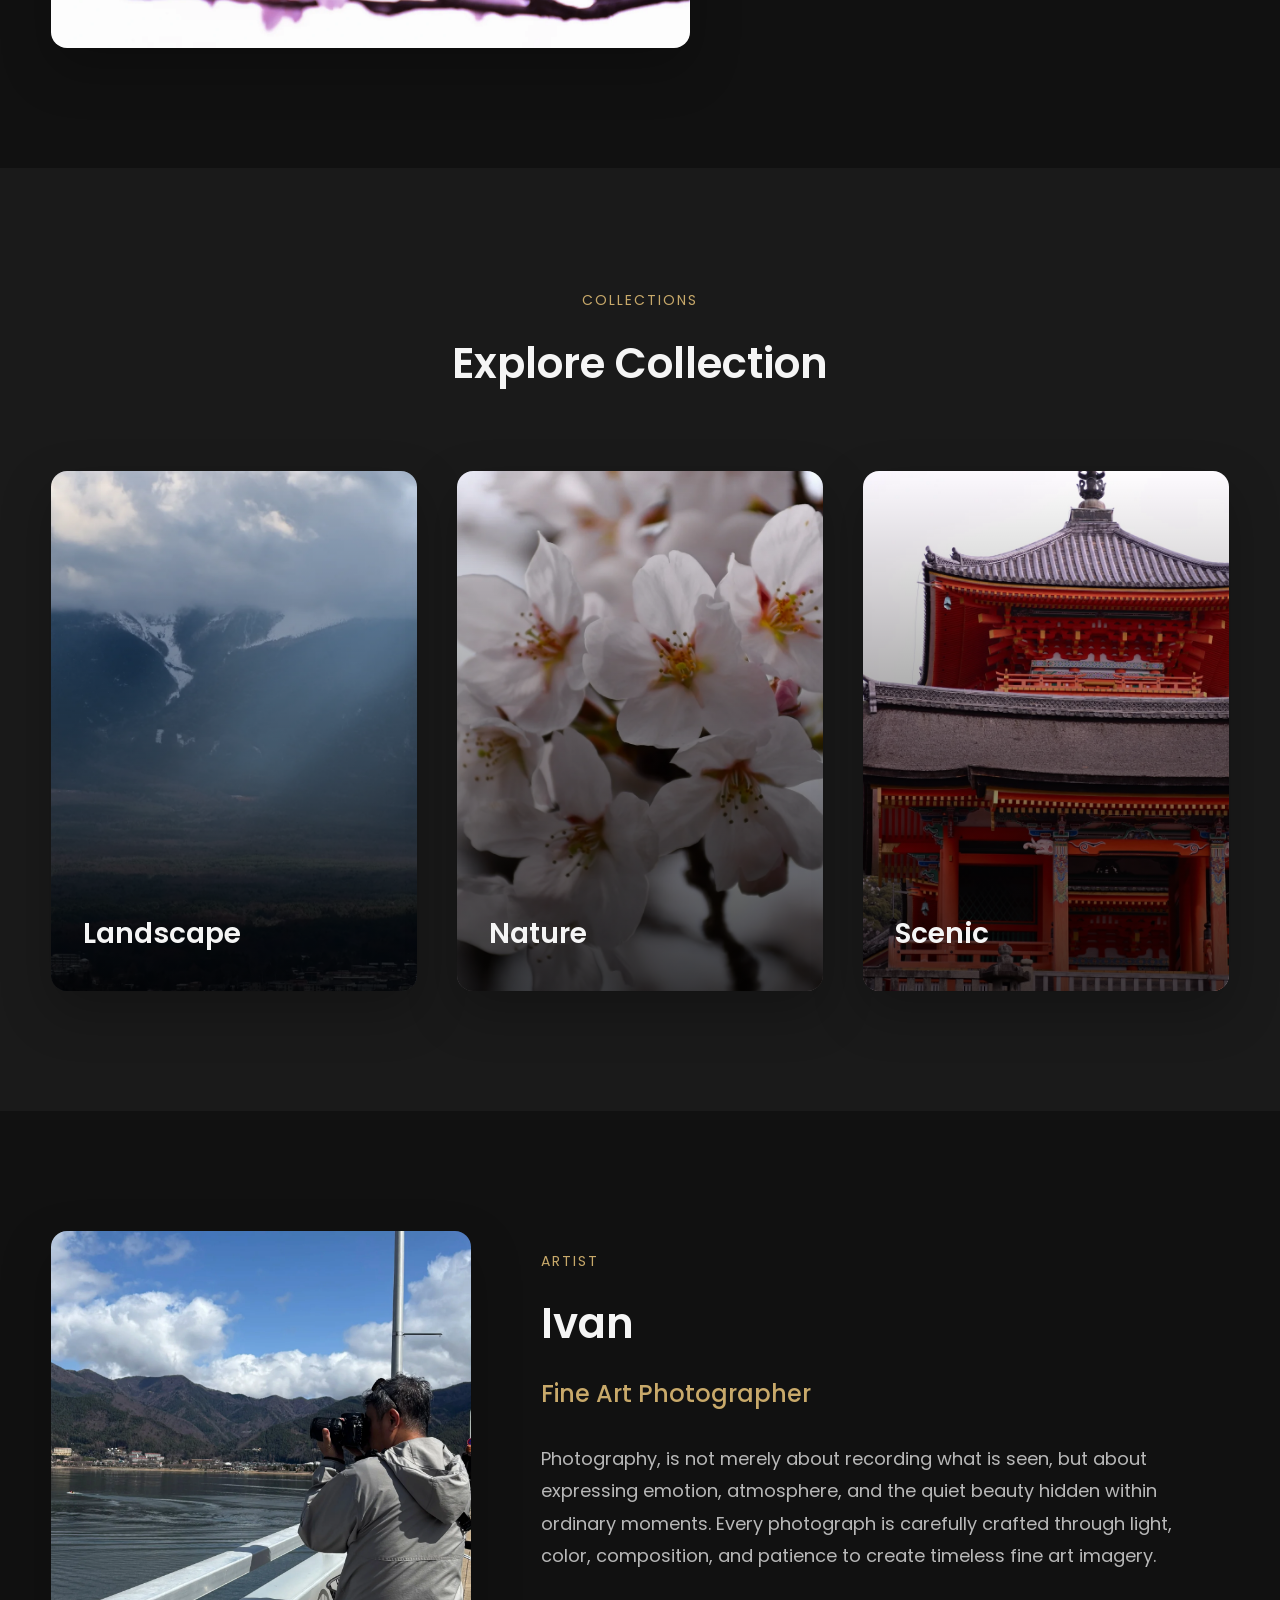
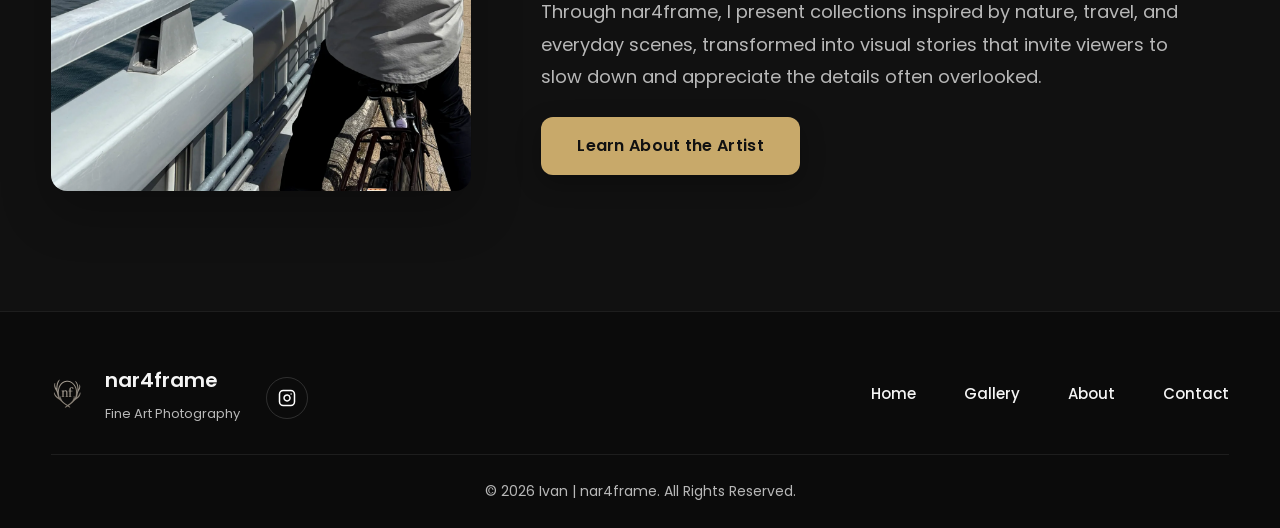
==== commit a6dba6df: "Release nar4frame v3.1 - WebP optimization" ====
--- a/index.html
+++ b/index.html
@@ -117,7 +117,7 @@
 
             <div class="hero-image">
 
-                <img src="images/hero.jpg"
+                <img src="images/hero.webp"
                      alt="Hero Image">
 
             </div>
@@ -177,7 +177,7 @@
 
             <div class="featured-image">
 
-                <img src="images/featured.jpg"
+                <img src="images/featured.webp"
                      alt="Whispers of Sakura">
 
             </div>
@@ -249,7 +249,7 @@
             <a href="gallery.html?category=landscape"
                class="collection-card">
 
-                <img src="images/landscape.jpg"
+                <img src="images/landscape.webp"
                      alt="Landscape">
 
                 <div class="collection-overlay">
@@ -263,7 +263,7 @@
             <a href="gallery.html?category=nature"
                class="collection-card">
 
-                <img src="images/nature.jpg"
+                <img src="images/nature.webp"
                      alt="Nature">
 
                 <div class="collection-overlay">
@@ -277,7 +277,7 @@
             <a href="gallery.html?category=scenic"
                class="collection-card">
 
-                <img src="images/scenic.jpg"
+                <img src="images/scenic.webp"
                      alt="Scenic">
 
                 <div class="collection-overlay">
@@ -306,7 +306,7 @@
 
             <div class="artist-photo">
 
-                <img src="images/ivan-setiawan.jpg"
+                <img src="images/ivan-setiawan.webp"
                      alt="Ivan Setiawan">
 
             </div>
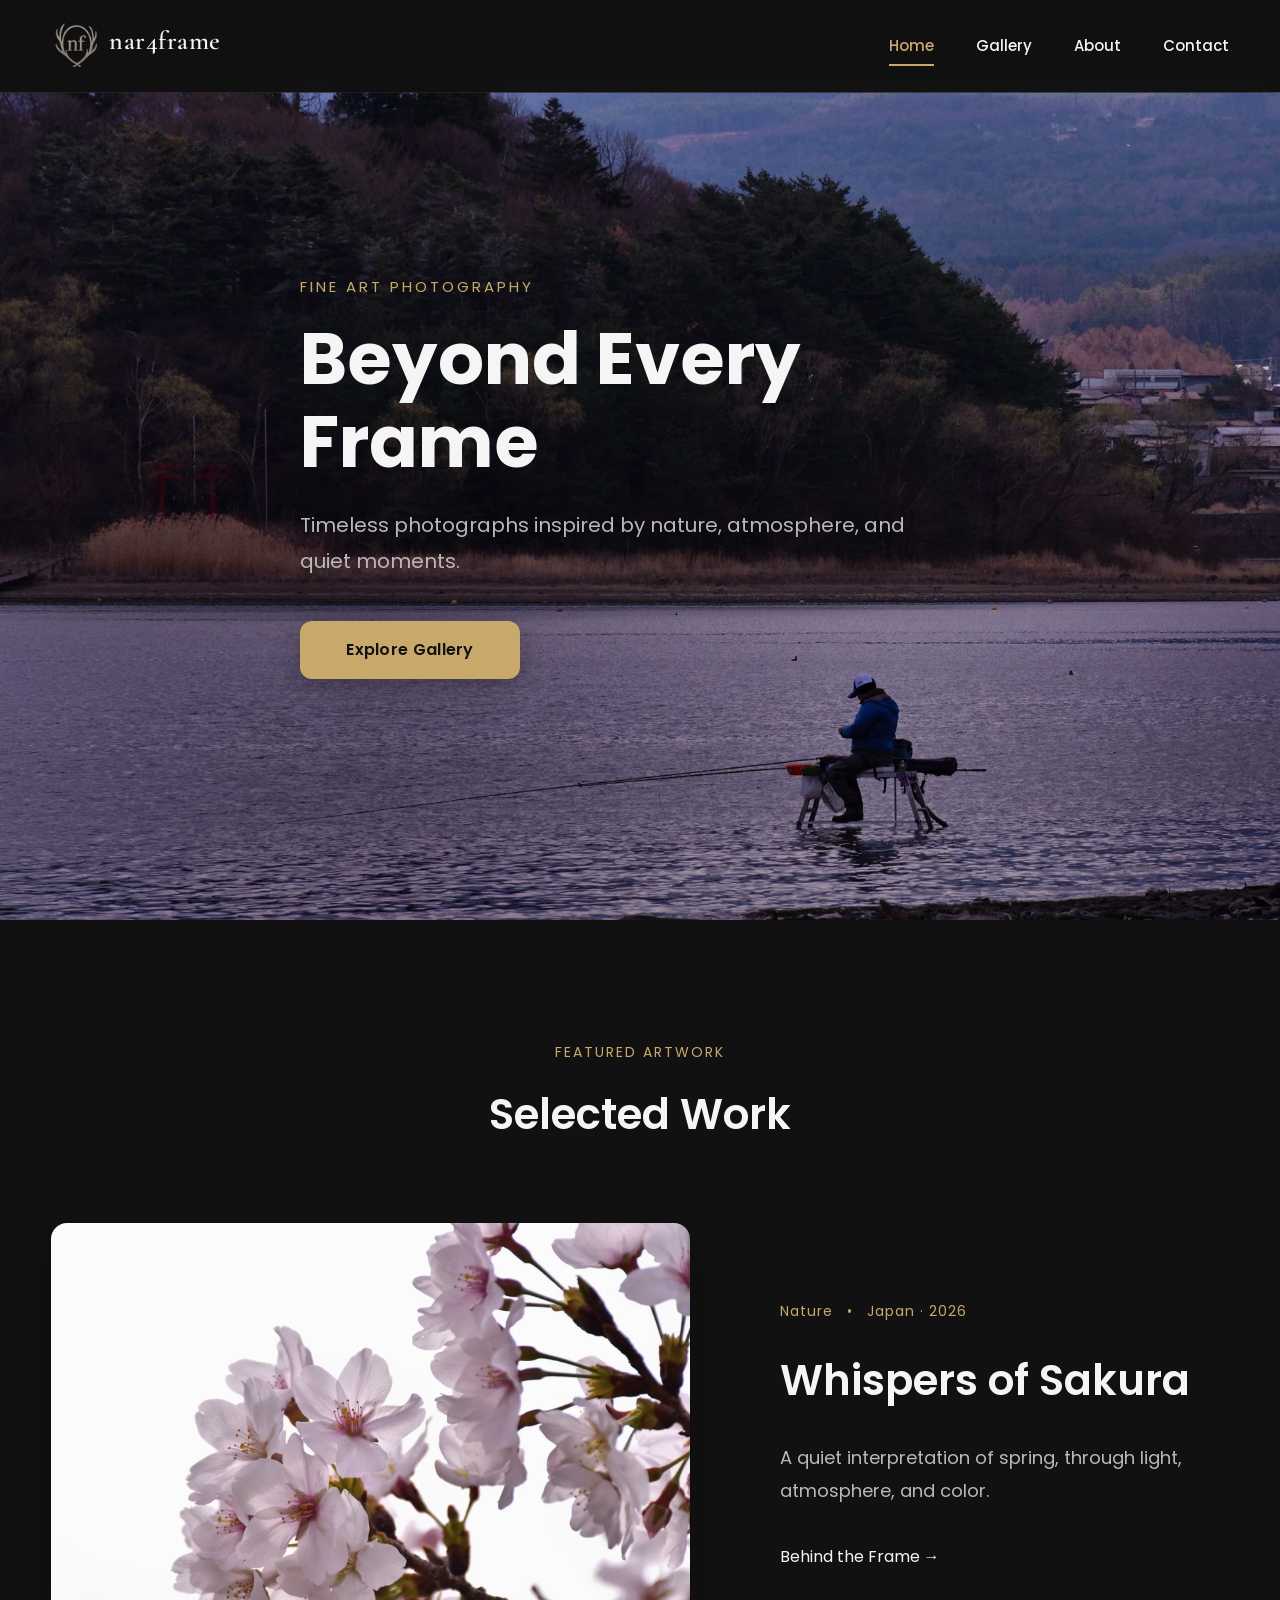
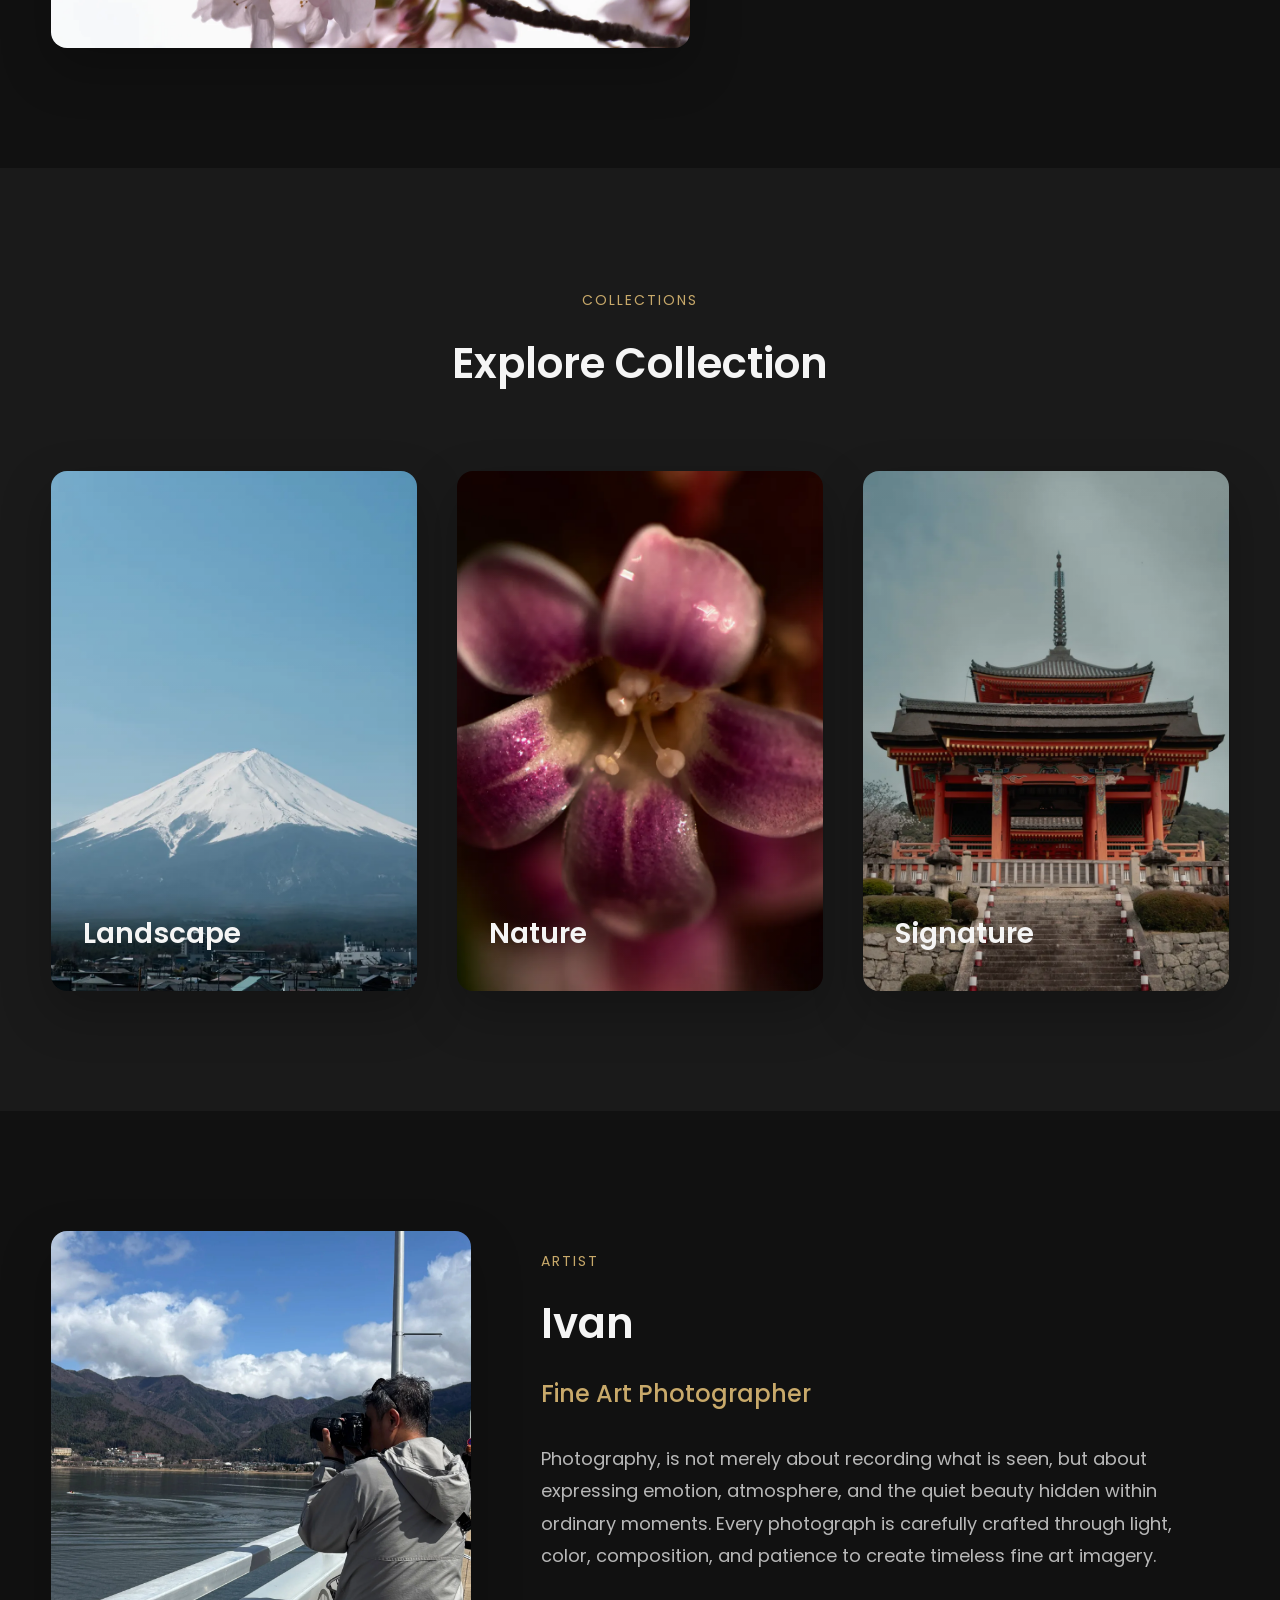
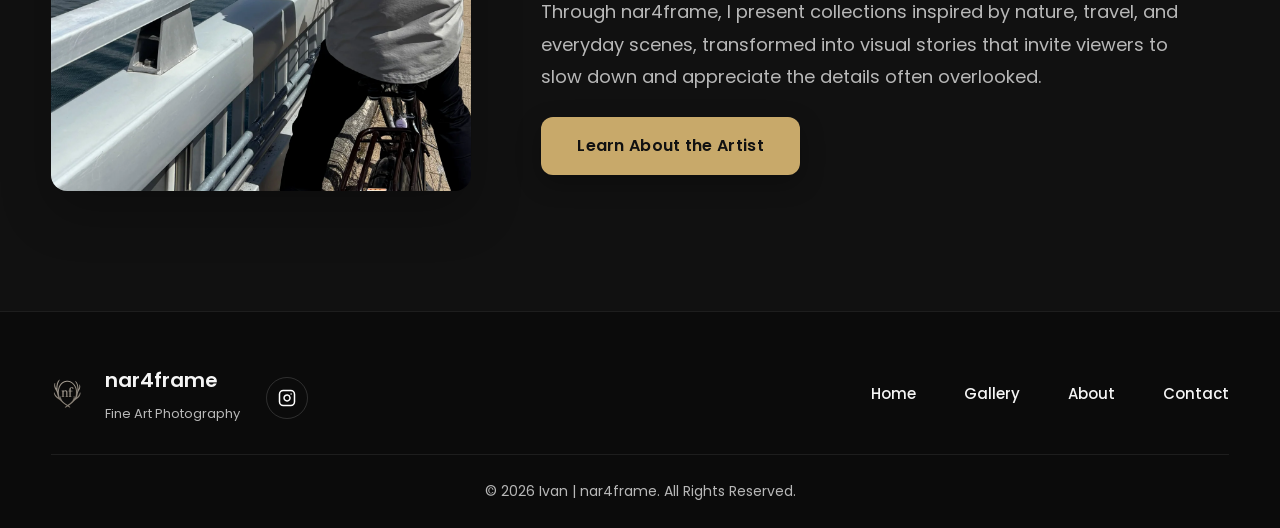
==== commit 97b7a2ba: "Update nar4frame website" ====
--- a/index.html
+++ b/index.html
@@ -274,15 +274,15 @@
 
             </a>
 
-            <a href="gallery.html?category=scenic"
+            <a href="gallery.html?category=signature"
                class="collection-card">
 
-                <img src="images/scenic.webp"
-                     alt="Scenic">
+                <img src="images/signature.webp"
+                     alt="Signature">
 
                 <div class="collection-overlay">
 
-                    <h3>Scenic</h3>
+                    <h3>Signature</h3>
 
                 </div>
 
--- a/css/style.css
+++ b/css/style.css
@@ -29,9 +29,21 @@
 }
 
 img{
+
     display:block;
     width:100%;
     height:auto;
+
+    -webkit-user-drag:none;
+    -webkit-touch-callout:none;
+
+    user-select:none;
+    -webkit-user-select:none;
+    -moz-user-select:none;
+    -ms-user-select:none;
+
+    -webkit-tap-highlight-color:transparent;
+
 }
 
 a{
@@ -332,8 +344,8 @@
     inset:0;
 
     background:linear-gradient(
-        rgba(0,0,0,.18),
-        rgba(0,0,0,.42)
+        rgba(0,0,0,.12),
+        rgba(0,0,0,.32)
     );
 
 }
@@ -534,7 +546,7 @@
 
         transparent,
 
-        rgba(0,0,0,.75)
+        rgba(0,0,0,.10)
 
     );
 
@@ -1308,6 +1320,13 @@
 
 }
 
+#about-equipment .equipment-item:last-child{
+    grid-column:1 / -1;
+    justify-self:center;
+    transform:translateX(70px);
+    
+}
+
 #about-equipment h3{
 
     color:var(--text);
@@ -1709,6 +1728,17 @@
         text-align:center;
 
     }
+
+        .contact-grid{
+        grid-template-columns:1fr;
+        gap:70px;
+    }
+
+        #about-specializations ul{
+        grid-template-columns:1fr;
+        gap:24px;
+    }
+
 
 }
 
@@ -1881,6 +1911,8 @@
 
 .gallery-item{
 
+    position:relative;
+
     display:block;
 
     overflow:hidden;
@@ -2180,6 +2212,21 @@
 
     }
 
+    #about-equipment .equipment-grid {
+        grid-template-columns: 1fr;
+    }
+
+    #about-equipment {
+        padding-top: 150px;
+    }
+
+    #about-equipment .equipment-item:last-child {
+        grid-column: auto;
+        justify-self: start;
+        transform: none;
+    }
+
+
 }
 
 
@@ -2257,3 +2304,34 @@
     }
 
 }
+
+/* ===================================================
+   IMAGE PROTECTION OVERLAY
+=================================================== */
+
+.image-protection{
+
+    position:absolute;
+
+    inset:0;
+
+    background:transparent;
+
+    z-index:5;
+
+}
+
+/* ==================================================
+   MOBILE FOOTER NAVIGATION
+================================================== */
+
+@media (max-width:768px){
+
+    .footer-nav{
+        display:none;
+    }
+
+}
+
+
+
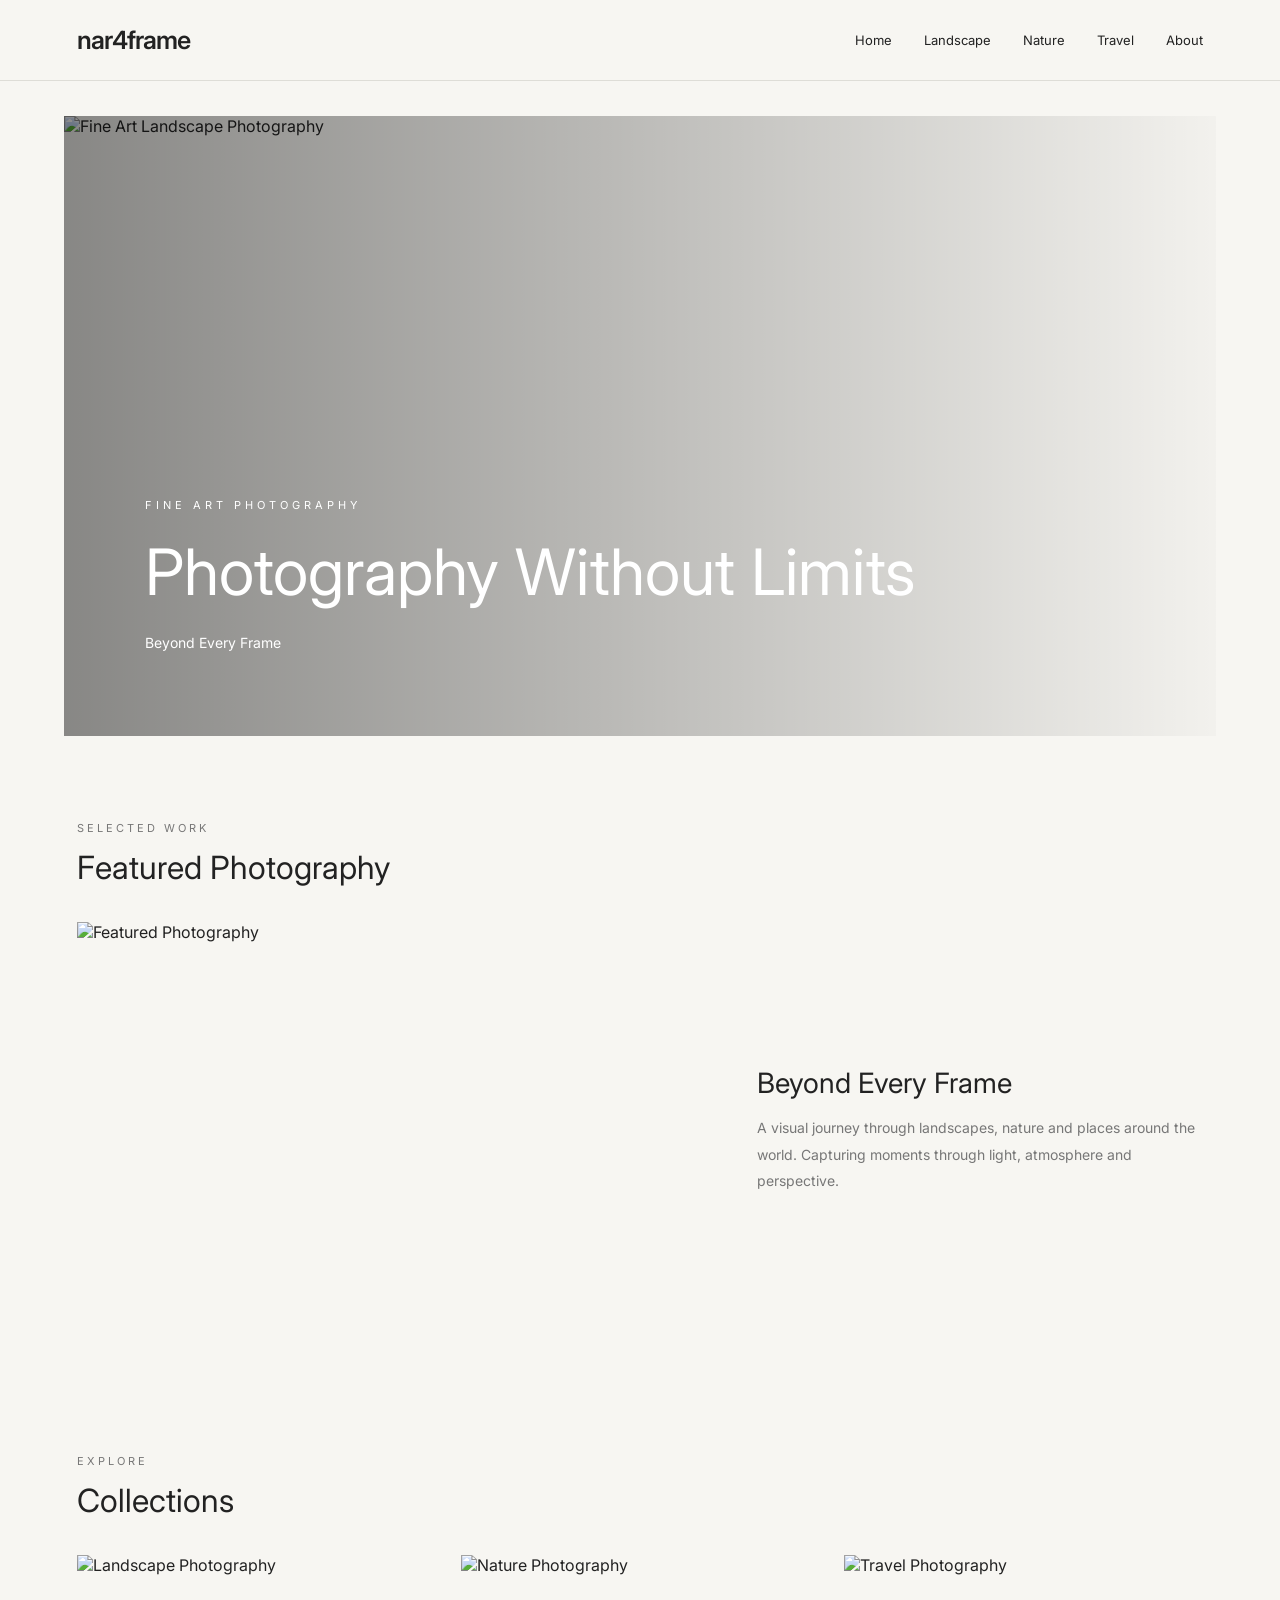
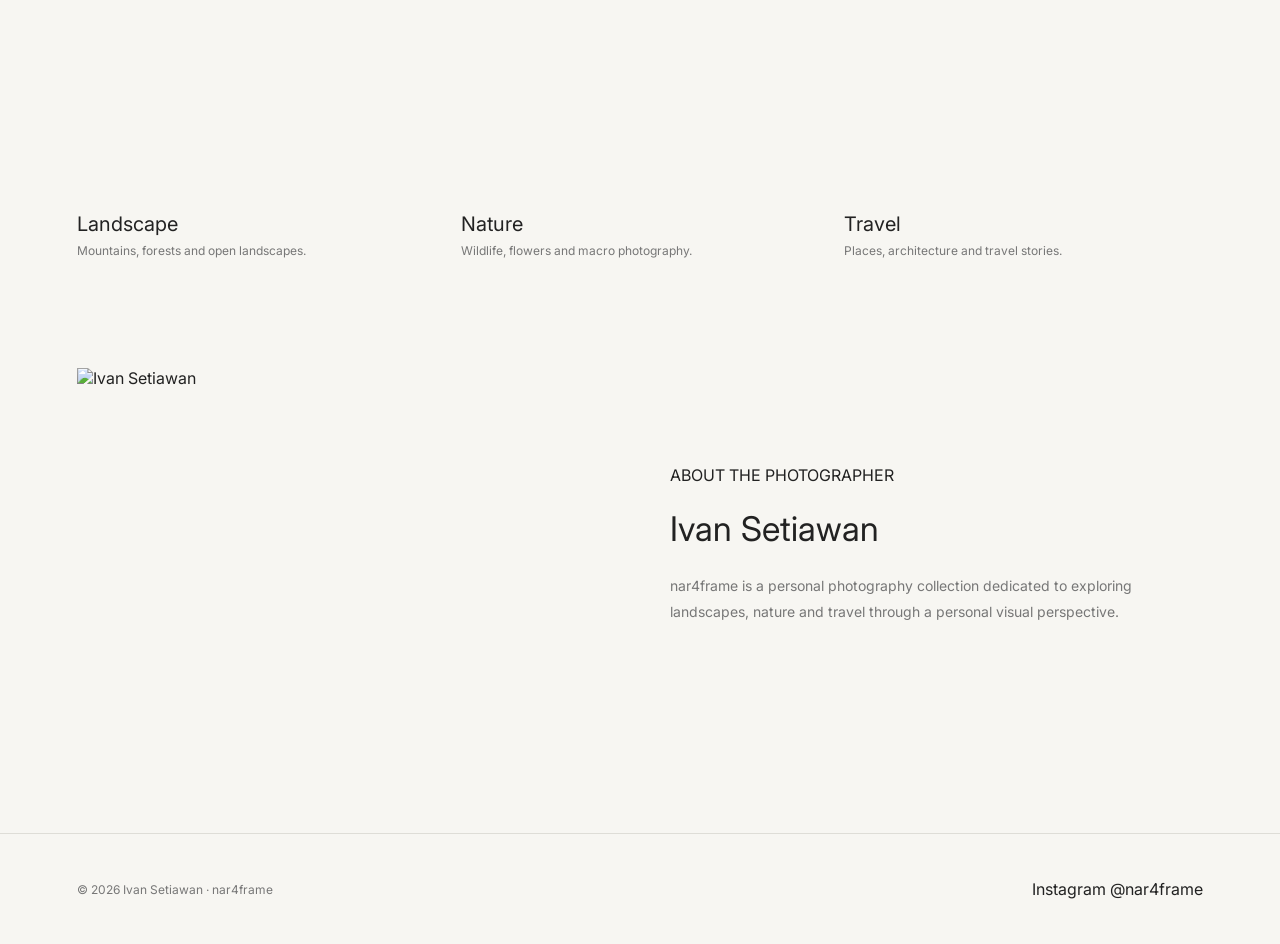
==== commit 2a727e50: "Create nar4frame V4 homepage Removed duplicate meta tags and improved structure." ====
--- a/index.html
+++ b/index.html
@@ -2,384 +2,468 @@
 <html lang="en">
 
 <head>
-
-    <meta charset="UTF-8">
-
-    <meta name="viewport" content="width=device-width, initial-scale=1.0">
-
-    <title>nar4frame | Fine Art Photography</title>
-
-    <meta name="description"
-      content="Discover fine art landscape, nature, and scenic photography by nar4frame. Timeless visual stories inspired by light, atmosphere, and quiet moments.">
-
-    <meta name="author"
-      content="Ivan Setiawan">
-
-    <meta name="robots"
-      content="index, follow">
-
-    <meta name="theme-color"
-      content="#111111">
-      
-    <link rel="canonical"
-      href="https://nar4frame.com/">
-
-
-
-    <!-- Favicon -->
-    <link rel="icon" href="favicon.ico" sizes="any">
-
-    <link rel="icon"
-      type="image/png"
-      sizes="32x32"
-      href="favicon-32x32.png">
-
-    <link rel="icon"
-      type="image/png"
-      sizes="16x16"
-      href="favicon-16x16.png">
-
-    <link rel="apple-touch-icon"
-      sizes="180x180"
-      href="apple-touch-icon.png">
-
-    <link rel="manifest"
-      href="site.webmanifest">
-
-
-    <meta property="og:type"
-      content="website">
-
-    <meta property="og:title"
-      content="nar4frame | Fine Art Photography">
-
-    <meta property="og:description"
-      content="Discover fine art landscape, nature, and scenic photography by nar4frame.">
-
-    <meta property="og:url"
-      content="https://nar4frame.com/">
-
-    <meta property="og:site_name"
-      content="nar4frame">
-
-    <meta property="og:image"
-      content="https://nar4frame.com/images/og-image.jpg">
-
-    <meta property="og:image:width"
-        content="1200">
-
-    <meta property="og:image:height"
-        content="630">
-
-    <meta property="og:image:type"
-        content="image/jpeg">
-
-    <meta name="twitter:card"
-      content="summary_large_image">
-
-    <meta name="twitter:title"
-      content="nar4frame | Fine Art Photography">
-
-    <meta name="twitter:description"
-      content="Discover fine art landscape, nature, and scenic photography by nar4frame.">
-
-    <meta name="twitter:image"
-      content="https://nar4frame.com/images/og-image.jpg">
-
-    <meta name="twitter:image:alt"
-      content="Fine Art Photography by nar4frame"> 
-
-    <meta property="og:locale"
-      content="en_US">
-
-    <link rel="preconnect" href="https://fonts.googleapis.com">
-
-    <link rel="preconnect" href="https://fonts.gstatic.com" crossorigin>
-
-    <link href="https://fonts.googleapis.com/css2?family=Poppins:wght@300;400;500;600;700&display=swap"
-        rel="stylesheet">
-
-    <link href="https://fonts.googleapis.com/css2?family=Cormorant+Garamond:wght@500;600&display=swap"
-      rel="stylesheet">
-
-    <link rel="stylesheet" href="css/style.css">
-
-
+<meta charset="UTF-8">
+<meta name="viewport" content="width=device-width, initial-scale=1.0">
+
+<title>nar4frame | Fine Art Photography</title>
+
+<meta name="description" content="Fine Art Landscape, Nature and Travel Photography by Ivan Setiawan.">
+
+<meta name="author" content="Ivan Setiawan">
+<meta name="theme-color" content="#f7f6f2">
+
+<link rel="canonical" href="https://nar4frame.com/">
+
+<link rel="preconnect" href="https://fonts.googleapis.com">
+<link rel="preconnect" href="https://fonts.gstatic.com" crossorigin>
+
+<link href="https://fonts.googleapis.com/css2?family=Inter:wght@300;400;500;600&display=swap" rel="stylesheet">
+
+<style>
+
+:root {
+    --background: #f7f6f2;
+    --text: #222222;
+    --muted: #777777;
+    --line: #deddd7;
+}
+
+* {
+    margin: 0;
+    padding: 0;
+    box-sizing: border-box;
+}
+
+body {
+    font-family: 'Inter', sans-serif;
+    background: var(--background);
+    color: var(--text);
+}
+
+a {
+    color: inherit;
+    text-decoration: none;
+}
+
+img {
+    display: block;
+    width: 100%;
+    object-fit: cover;
+}
+
+/* HEADER */
+
+header {
+    padding: 25px 6%;
+    display: flex;
+    justify-content: space-between;
+    align-items: center;
+    border-bottom: 1px solid var(--line);
+}
+
+.logo {
+    font-size: 25px;
+    font-weight: 600;
+    letter-spacing: -1px;
+}
+
+nav {
+    display: flex;
+    gap: 32px;
+}
+
+nav a {
+    font-size: 13px;
+    color: var(--text);
+}
+
+nav a:hover {
+    opacity: .55;
+}
+
+/* HERO */
+
+.hero {
+    margin: 35px 5% 80px;
+    position: relative;
+    height: 620px;
+    overflow: hidden;
+}
+
+.hero img {
+    height: 100%;
+    object-fit: cover;
+}
+
+.hero-overlay {
+    position: absolute;
+    inset: 0;
+    background: linear-gradient(
+        90deg,
+        rgba(0,0,0,.45),
+        rgba(0,0,0,.02)
+    );
+}
+
+.hero-content {
+    position: absolute;
+    left: 7%;
+    bottom: 13%;
+    color: white;
+}
+
+.hero-content span {
+    font-size: 11px;
+    letter-spacing: 4px;
+}
+
+.hero-content h1 {
+    font-size: clamp(38px, 5vw, 65px);
+    font-weight: 400;
+    margin: 20px 0;
+}
+
+.hero-content p {
+    font-size: 14px;
+    line-height: 1.8;
+}
+
+/* SECTION */
+
+section {
+    padding: 0 6%;
+    margin-bottom: 110px;
+}
+
+.section-heading {
+    margin-bottom: 35px;
+}
+
+.section-heading span {
+    font-size: 11px;
+    letter-spacing: 3px;
+    color: var(--muted);
+    text-transform: uppercase;
+}
+
+.section-heading h2 {
+    font-size: 32px;
+    font-weight: 400;
+    margin-top: 12px;
+}
+
+/* FEATURED */
+
+.featured {
+    display: grid;
+    grid-template-columns: 1.4fr 1fr;
+    gap: 55px;
+    align-items: center;
+}
+
+.featured img {
+    aspect-ratio: 3 / 2;
+}
+
+.featured-info h3 {
+    font-size: 28px;
+    font-weight: 400;
+    margin-bottom: 15px;
+}
+
+.featured-info p {
+    color: var(--muted);
+    font-size: 14px;
+    line-height: 1.9;
+}
+
+/* COLLECTIONS */
+
+.collections {
+    display: grid;
+    grid-template-columns: repeat(3, 1fr);
+    gap: 25px;
+}
+
+.collection img {
+    aspect-ratio: 3 / 2;
+    transition: .4s ease;
+}
+
+.collection {
+    overflow: hidden;
+}
+
+.collection:hover img {
+    transform: scale(1.03);
+}
+
+.collection h3 {
+    font-size: 20px;
+    font-weight: 400;
+    margin-top: 18px;
+}
+
+.collection p {
+    font-size: 12px;
+    color: var(--muted);
+    margin-top: 7px;
+}
+
+/* ABOUT */
+
+.about {
+    display: grid;
+    grid-template-columns: 1fr 1fr;
+    gap: 60px;
+    align-items: center;
+}
+
+.about img {
+    aspect-ratio: 3 / 2;
+}
+
+.about h2 {
+    font-size: 34px;
+    font-weight: 400;
+    line-height: 1.4;
+    margin: 20px 0;
+}
+
+.about p {
+    font-size: 14px;
+    line-height: 1.9;
+    color: var(--muted);
+}
+
+/* FOOTER */
+
+footer {
+    border-top: 1px solid var(--line);
+    padding: 45px 6%;
+    display: flex;
+    justify-content: space-between;
+    align-items: center;
+}
+
+footer p {
+    font-size: 12px;
+    color: var(--muted);
+}
+
+/* MOBILE */
+
+@media (max-width: 768px) {
+
+    header {
+        padding: 20px 5%;
+        flex-wrap: wrap;
+        gap: 18px;
+    }
+
+    nav {
+        gap: 18px;
+    }
+
+    nav a {
+        font-size: 12px;
+    }
+
+    .hero {
+        height: 450px;
+        margin: 20px 3% 65px;
+    }
+
+    .featured,
+    .about {
+        grid-template-columns: 1fr;
+        gap: 25px;
+    }
+
+    .collections {
+        grid-template-columns: 1fr;
+        gap: 35px;
+    }
+
+    section {
+        margin-bottom: 75px;
+    }
+
+    footer {
+        flex-direction: column;
+        gap: 15px;
+        text-align: center;
+    }
+}
+
+</style>
 </head>
 
 <body>
 
-    <div id="header"></div>
-
-    <main>
-
-        <section id="hero">
-
-            <div class="hero-image">
-
-                <img src="images/hero.webp"
-                     alt="Hero Image">
-
-            </div>
-
-            <div class="hero-overlay"></div>
-
-            <div class="hero-content container">
-
-                <span class="hero-label">
-
-                    Fine Art Photography
-
-                </span>
-
-                <h1>
-
-                    Beyond Every Frame
-
-                </h1>
-
-                <p>
-
-                    Timeless photographs inspired by
-                    nature, atmosphere, and quiet moments.
-
-                </p>
-
-                <a href="gallery.html"
-                   class="btn">
-
-                    Explore Gallery
-
-                </a>
-
-            </div>
-
-        </section>
-
-
-<!-- ===================================================
-     FEATURED ARTWORK
-=================================================== -->
-
-<section id="featured">
-
-    <div class="container">
-
-        <div class="section-heading">
-
-            <span>Featured Artwork</span>
-
-            <h2>Selected Work</h2>
+<!-- HEADER -->
+
+<header>
+
+    <a href="index.html" class="logo">nar4frame</a>
+
+    <nav>
+        <a href="index.html">Home</a>
+        <a href="landscape.html">Landscape</a>
+        <a href="nature.html">Nature</a>
+        <a href="travel.html">Travel</a>
+        <a href="#about">About</a>
+    </nav>
+
+</header>
+
+
+<!-- HERO -->
+
+<div class="hero">
+
+    <img src="images/hero.jpg"
+         alt="Fine Art Landscape Photography">
+
+    <div class="hero-overlay"></div>
+
+    <div class="hero-content">
+
+        <span>FINE ART PHOTOGRAPHY</span>
+
+        <h1>Photography Without Limits</h1>
+
+        <p>Beyond Every Frame</p>
+
+    </div>
+
+</div>
+
+
+<!-- FEATURED -->
+
+<section>
+
+    <div class="section-heading">
+        <span>Selected Work</span>
+        <h2>Featured Photography</h2>
+    </div>
+
+    <div class="featured">
+
+        <img src="images/featured.jpg"
+             alt="Featured Photography">
+
+        <div class="featured-info">
+
+            <h3>Beyond Every Frame</h3>
+
+            <p>
+                A visual journey through landscapes,
+                nature and places around the world.
+                Capturing moments through light,
+                atmosphere and perspective.
+            </p>
 
         </div>
 
-        <article class="featured-card">
-
-            <div class="featured-image">
-
-                <img src="images/featured.webp"
-                     alt="Whispers of Sakura">
-
-            </div>
-
-            <div class="featured-info">
-
-                <div class="featured-meta">
-
-                    <span class="category">
-
-                        Nature
-
-                    </span>
-
-                    <span class="dot">•</span>
-
-                    <span class="location">
-
-                        Japan · 2026
-
-                    </span>
-
-                </div>
-
-                <h3>
-
-                    Whispers of Sakura
-
-                </h3>
-
-                <p>
-
-                    A quiet interpretation of spring,
-                    through light, atmosphere,
-                    and color.
-
-                </p>
-
-                <a href="artwork.html?id=nature-001" class="btn-link">
-                    Behind the Frame →
-                </a>
-
-            </div>
-
-        </article>
-
     </div>
 
 </section>
 
-<!-- ===================================================
-     COLLECTIONS
-=================================================== -->
-
-<section id="collections">
-
-    <div class="container">
-
-        <div class="section-heading">
-
-            <span>Collections</span>
-
-            <h2>Explore Collection</h2>
+
+<!-- COLLECTIONS -->
+
+<section>
+
+    <div class="section-heading">
+        <span>Explore</span>
+        <h2>Collections</h2>
+    </div>
+
+    <div class="collections">
+
+        <a href="landscape.html" class="collection">
+
+            <img src="images/landscape.jpg"
+                 alt="Landscape Photography"
+                 loading="lazy">
+
+            <h3>Landscape</h3>
+            <p>Mountains, forests and open landscapes.</p>
+
+        </a>
+
+        <a href="nature.html" class="collection">
+
+            <img src="images/nature.jpg"
+                 alt="Nature Photography"
+                 loading="lazy">
+
+            <h3>Nature</h3>
+            <p>Wildlife, flowers and macro photography.</p>
+
+        </a>
+
+        <a href="travel.html" class="collection">
+
+            <img src="images/scenic.jpg"
+                 alt="Travel Photography"
+                 loading="lazy">
+
+            <h3>Travel</h3>
+            <p>Places, architecture and travel stories.</p>
+
+        </a>
+
+    </div>
+
+</section>
+
+
+<!-- ABOUT -->
+
+<section id="about">
+
+    <div class="about">
+
+        <img src="images/ivan-setiawan.jpg"
+             alt="Ivan Setiawan"
+             loading="lazy">
+
+        <div>
+
+            <span>ABOUT THE PHOTOGRAPHER</span>
+
+            <h2>Ivan Setiawan</h2>
+
+            <p>
+                nar4frame is a personal photography
+                collection dedicated to exploring
+                landscapes, nature and travel
+                through a personal visual perspective.
+            </p>
 
         </div>
 
-        <div class="collection-grid">
-
-            <a href="gallery.html?category=landscape"
-               class="collection-card">
-
-                <img src="images/landscape.webp"
-                     alt="Landscape">
-
-                <div class="collection-overlay">
-
-                    <h3>Landscape</h3>
-
-                </div>
-
-            </a>
-
-            <a href="gallery.html?category=nature"
-               class="collection-card">
-
-                <img src="images/nature.webp"
-                     alt="Nature">
-
-                <div class="collection-overlay">
-
-                    <h3>Nature</h3>
-
-                </div>
-
-            </a>
-
-            <a href="gallery.html?category=signature"
-               class="collection-card">
-
-                <img src="images/signature.webp"
-                     alt="Signature">
-
-                <div class="collection-overlay">
-
-                    <h3>Signature</h3>
-
-                </div>
-
-            </a>
-
-        </div>
-
     </div>
 
 </section>
 
-<!-- ===================================================
-     ARTIST STATEMENT
-=================================================== -->
-
-<section id="artist">
-
-    <div class="container">
-
-        <div class="artist-wrapper">
-
-            <div class="artist-photo">
-
-                <img src="images/ivan-setiawan.webp"
-                     alt="Ivan Setiawan">
-
-            </div>
-
-            <div class="artist-content">
-
-                <span class="section-label">
-
-                    Artist
-
-                </span>
-
-                <h2>
-
-                    Ivan
-
-                </h2>
-
-                <h3>
-
-                    Fine Art Photographer
-
-                </h3>
-
-                <p>
-
-                    Photography, is not merely about recording what is seen,
-                    but about expressing emotion, atmosphere, and the quiet beauty
-                    hidden within ordinary moments. Every photograph is carefully
-                    crafted through light, color, composition, and patience to create
-                    timeless fine art imagery.
-
-                </p>
-
-                <p>
-
-                    Through nar4frame, I present collections inspired by nature,
-                    travel, and everyday scenes, transformed into visual stories
-                    that invite viewers to slow down and appreciate the details
-                    often overlooked.
-
-                </p>
-
-                <a
-                    href="about.html"
-                    class="btn"
-                    aria-label="Read more about the artist Ivan Setiawan">
-                    Learn About the Artist
-                </a>
-
-            </div>
-
-        </div>
-
-    </div>
-
-</section>
-
-<!-- ===================================================
-     FOOTER
-=================================================== -->
-
-
-
-
-
-    </main>
-
-    <div id="footer"></div>
-
-    <script src="js/components.js"></script>
-    <script src="js/script.js"></script>
+
+<!-- FOOTER -->
+
+<footer>
+
+    <p>© 2026 Ivan Setiawan · nar4frame</p>
+
+    <a href="https://www.instagram.com/nar4frame/"
+       target="_blank"
+       rel="noopener">
+       Instagram @nar4frame
+    </a>
+
+</footer>
 
 </body>
-
 </html>
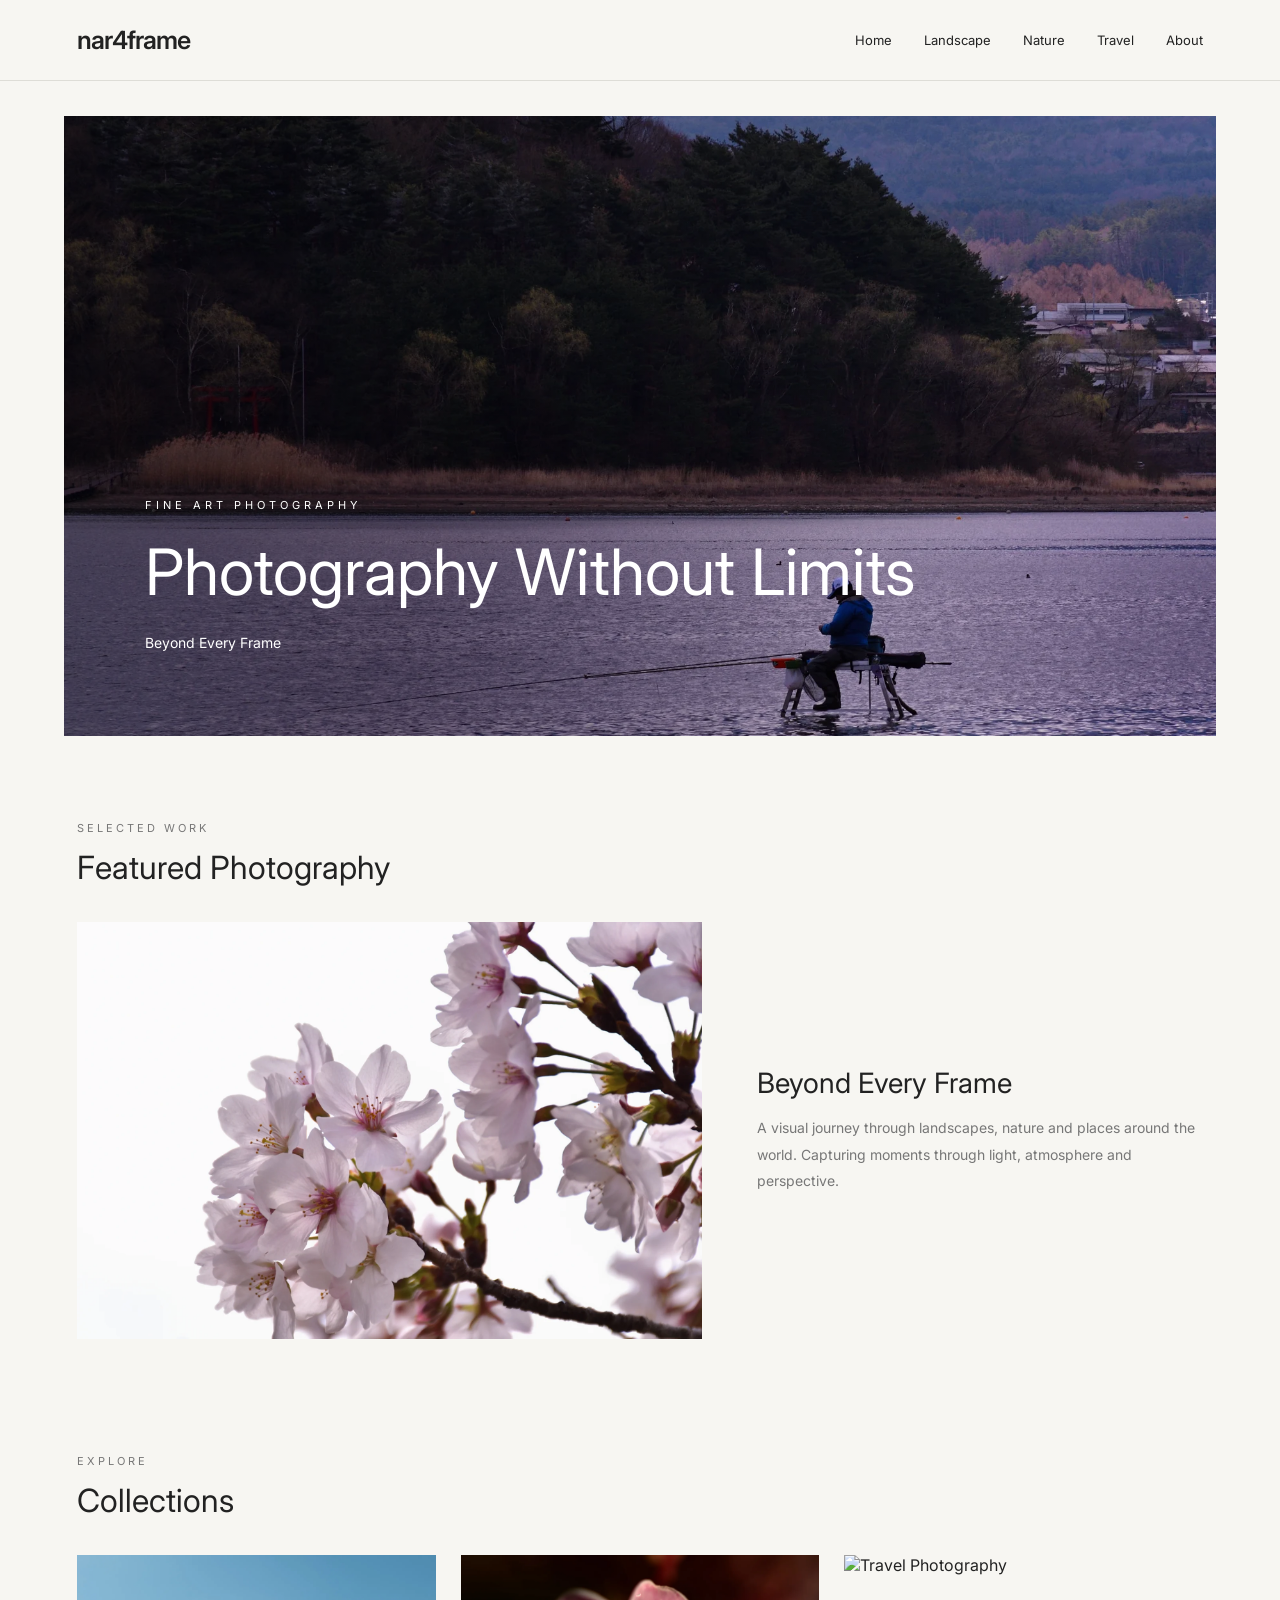
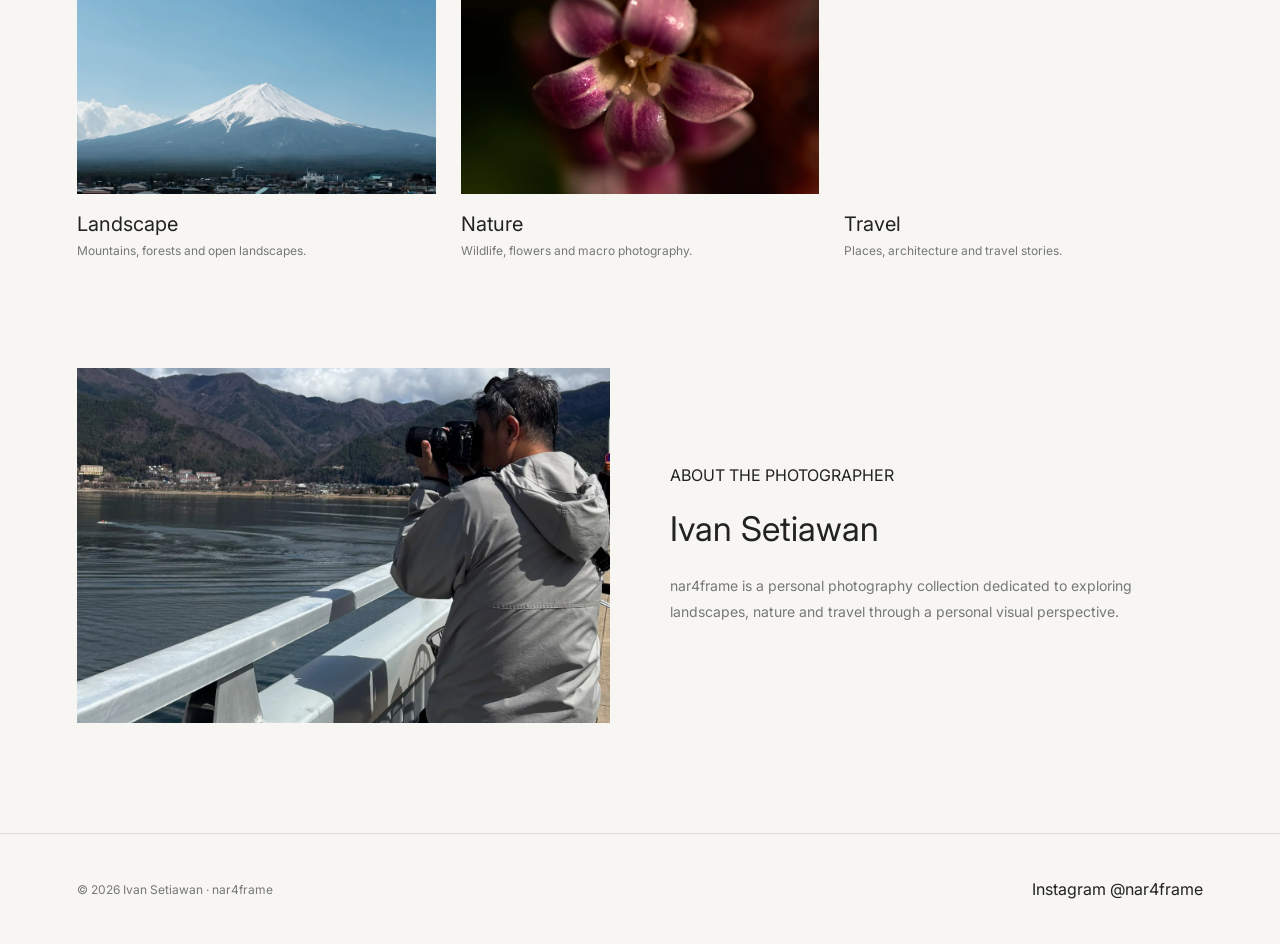
==== commit c00d892e: "Fix homepage image paths" ====
--- a/index.html
+++ b/index.html
@@ -322,7 +322,7 @@
 
 <div class="hero">
 
-    <img src="images/hero.jpg"
+    <img src="images/hero.webp"
          alt="Fine Art Landscape Photography">
 
     <div class="hero-overlay"></div>
@@ -351,7 +351,7 @@
 
     <div class="featured">
 
-        <img src="images/featured.jpg"
+        <img src="images/featured.webp"
              alt="Featured Photography">
 
         <div class="featured-info">
@@ -385,7 +385,7 @@
 
         <a href="landscape.html" class="collection">
 
-            <img src="images/landscape.jpg"
+            <img src="images/landscape.webp"
                  alt="Landscape Photography"
                  loading="lazy">
 
@@ -396,7 +396,7 @@
 
         <a href="nature.html" class="collection">
 
-            <img src="images/nature.jpg"
+            <img src="images/nature.webp"
                  alt="Nature Photography"
                  loading="lazy">
 
@@ -407,7 +407,7 @@
 
         <a href="travel.html" class="collection">
 
-            <img src="images/scenic.jpg"
+            <img src="images/scenic.webp"
                  alt="Travel Photography"
                  loading="lazy">
 
@@ -427,7 +427,7 @@
 
     <div class="about">
 
-        <img src="images/ivan-setiawan.jpg"
+        <img src="images/ivan-setiawan.webp"
              alt="Ivan Setiawan"
              loading="lazy">
 
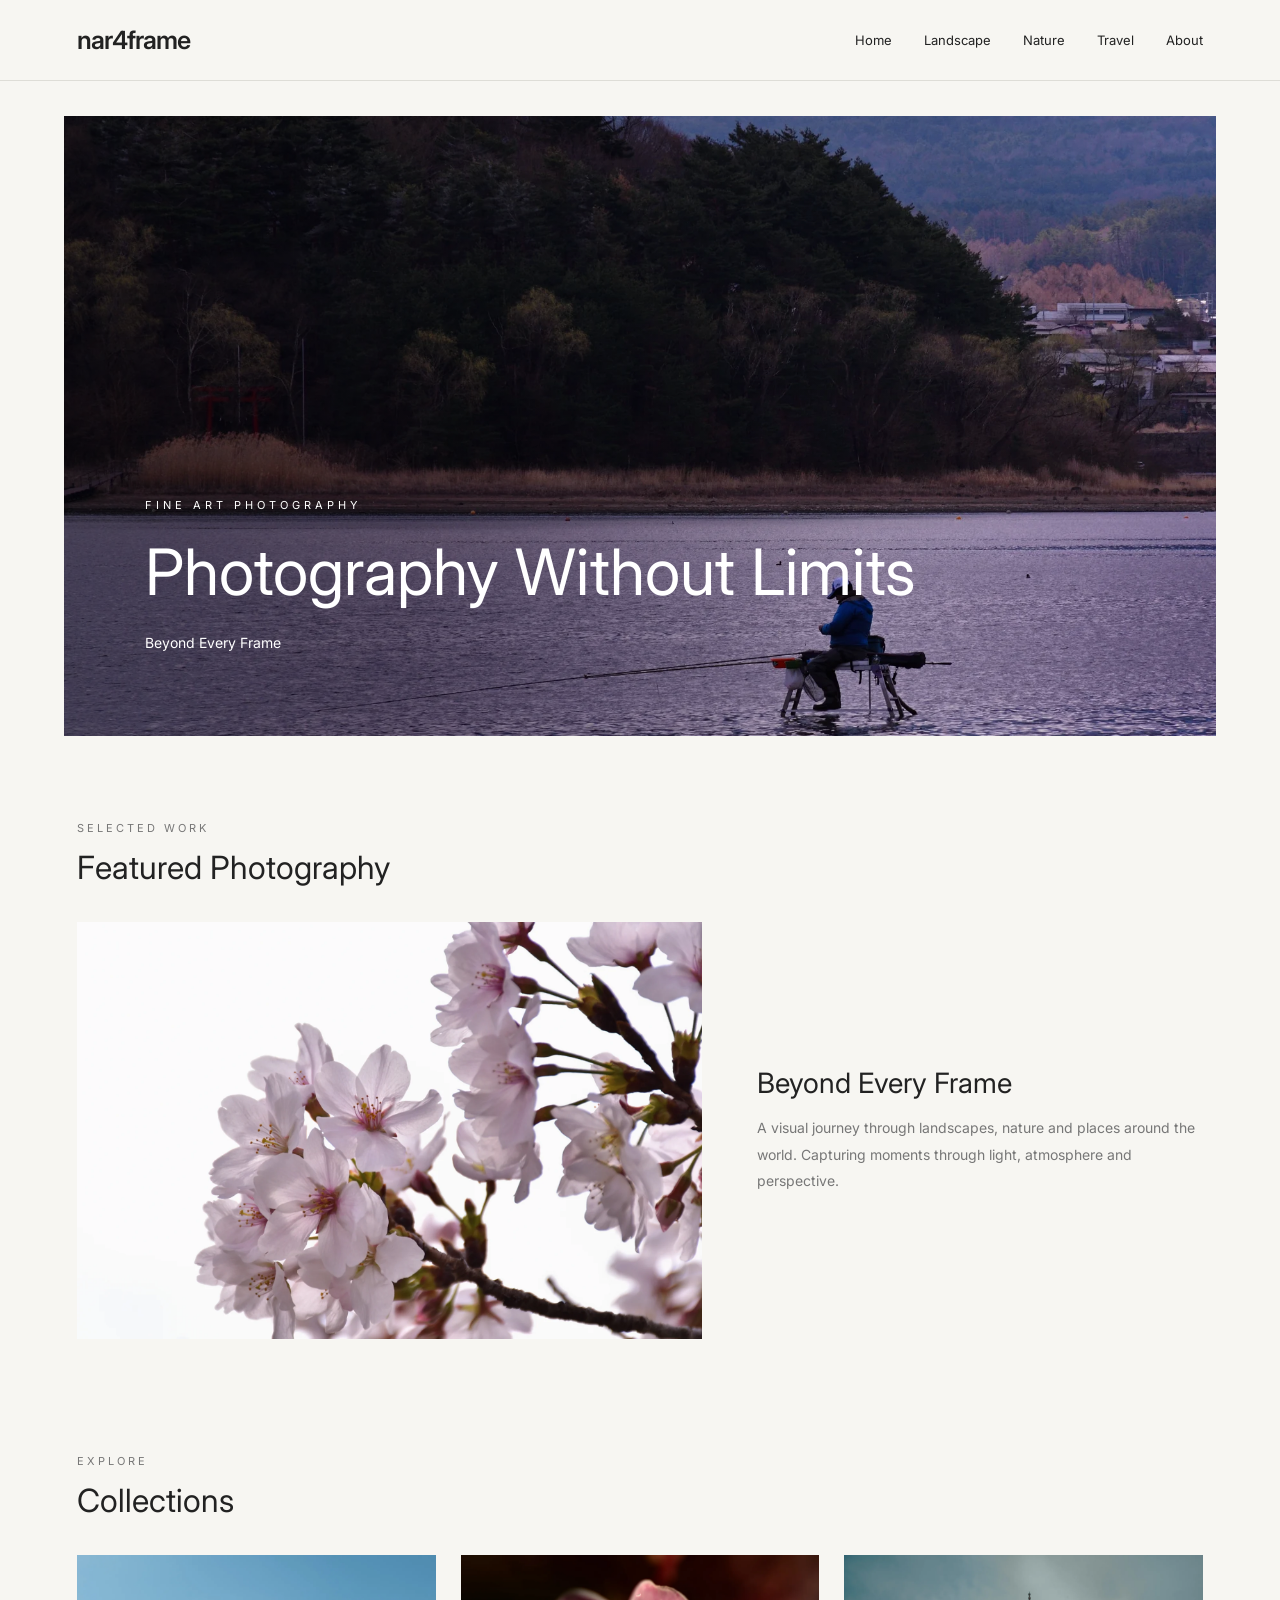
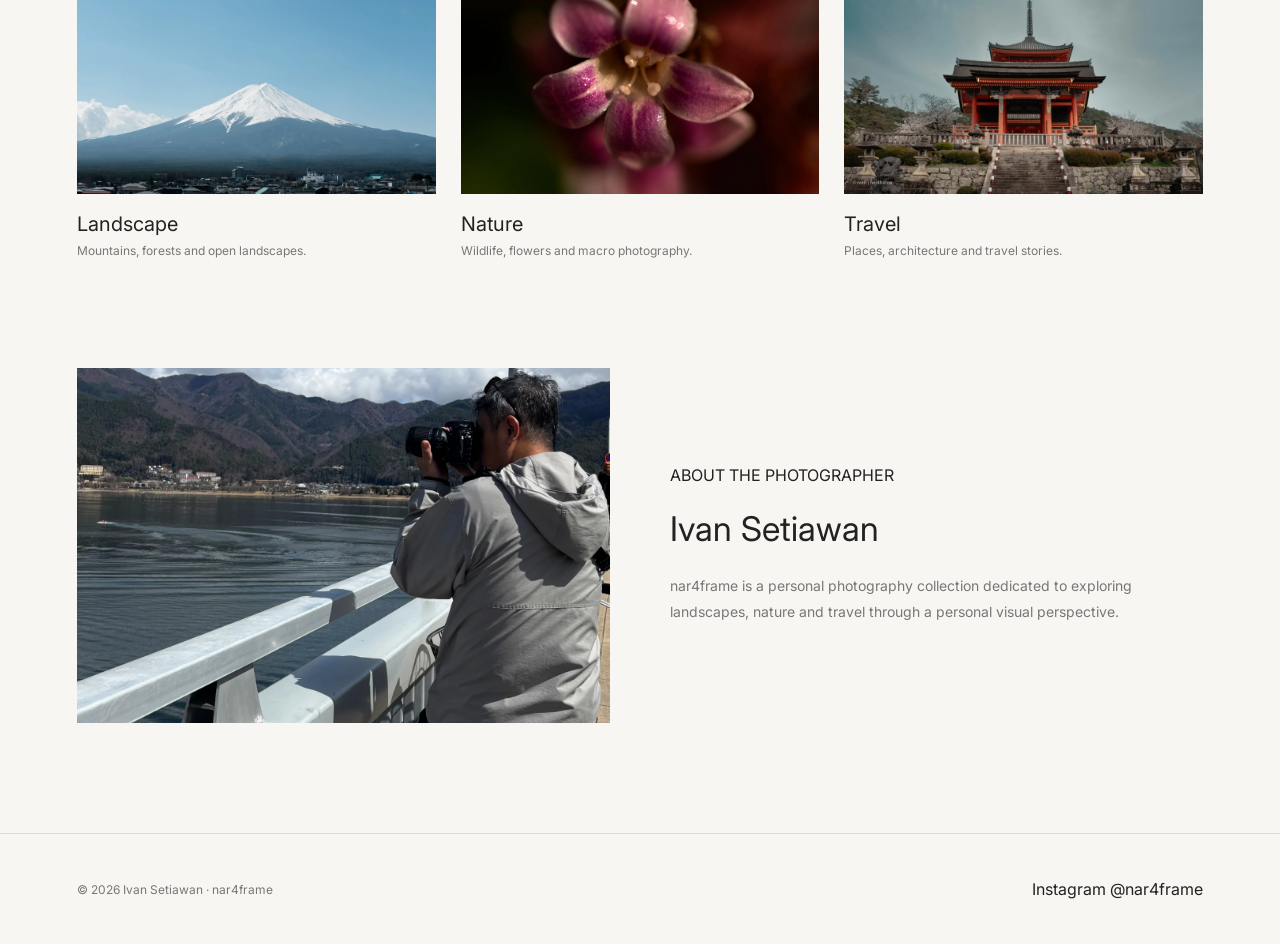
==== commit 1e3f09b5: "Update image source in travel linkFix Travel collection image" ====
--- a/index.html
+++ b/index.html
@@ -407,7 +407,7 @@
 
         <a href="travel.html" class="collection">
 
-            <img src="images/scenic.webp"
+            <img src="images/signature.webp"
                  alt="Travel Photography"
                  loading="lazy">
 
